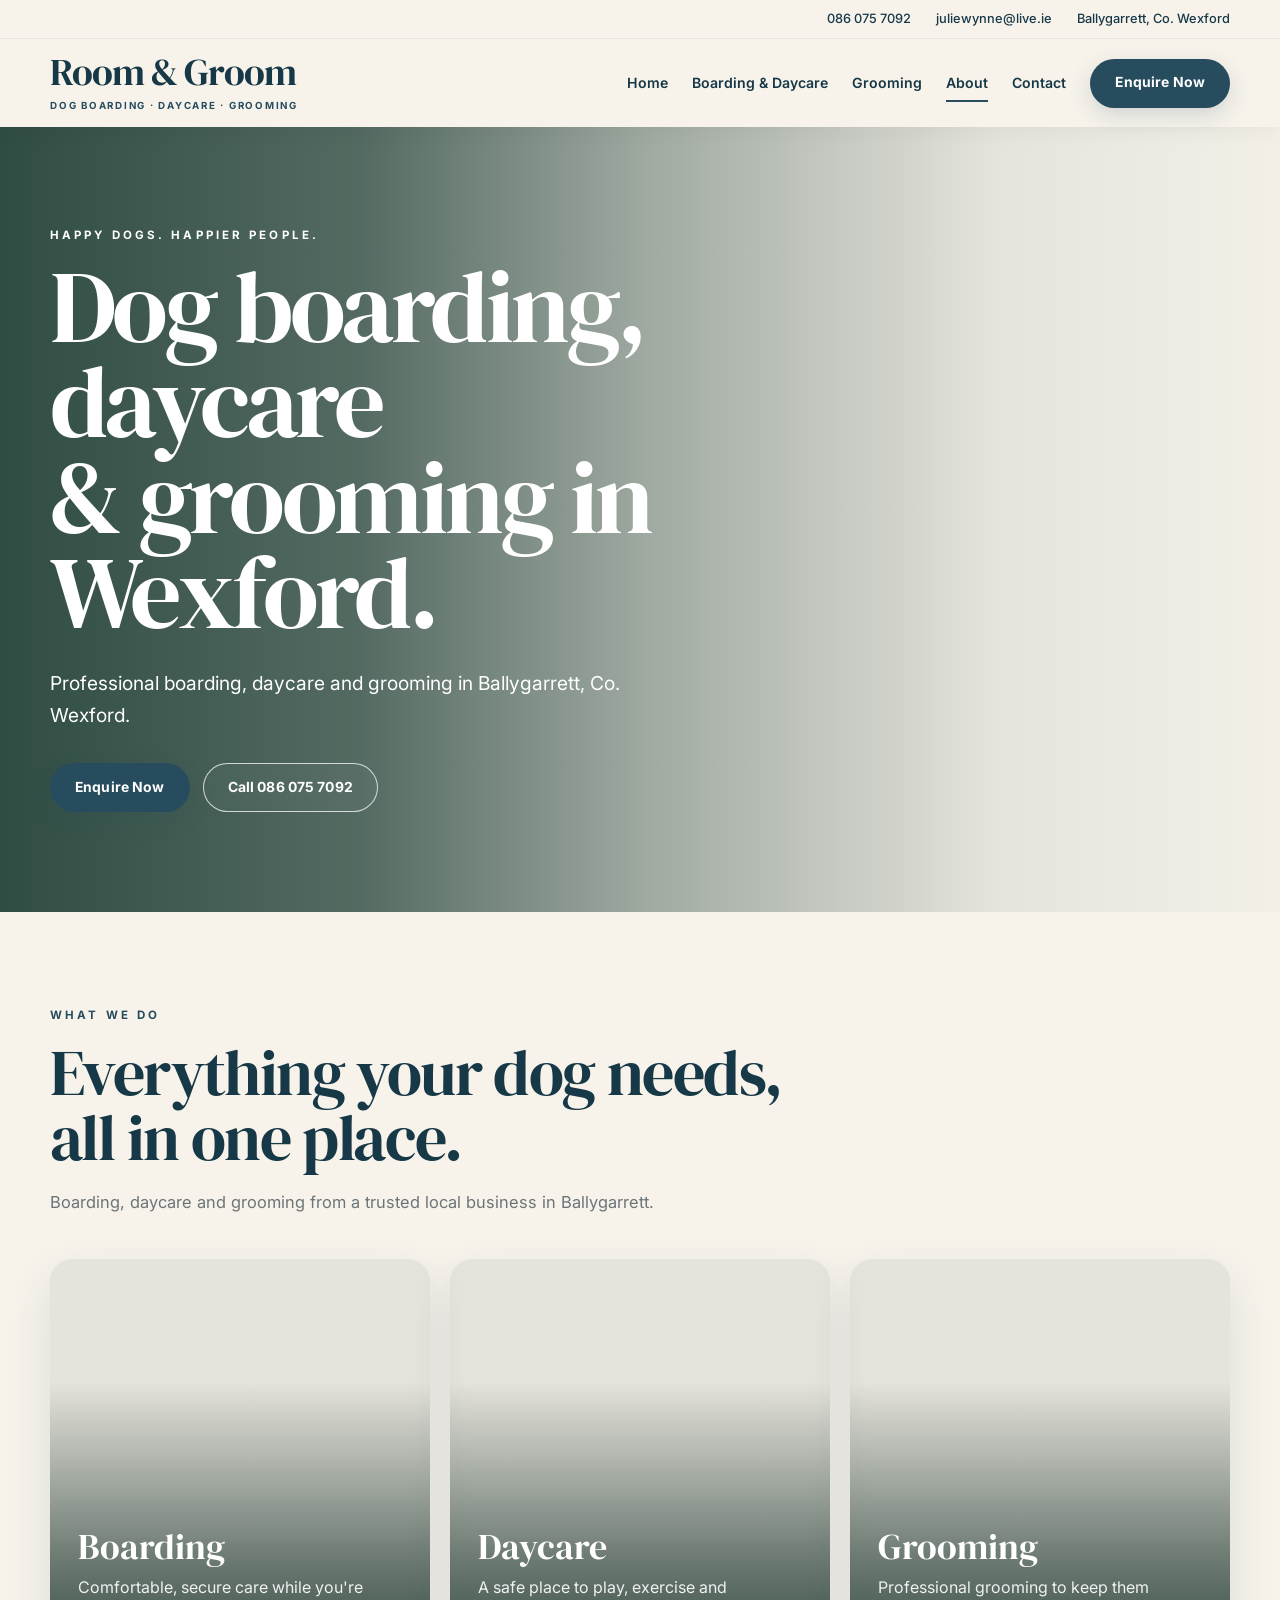
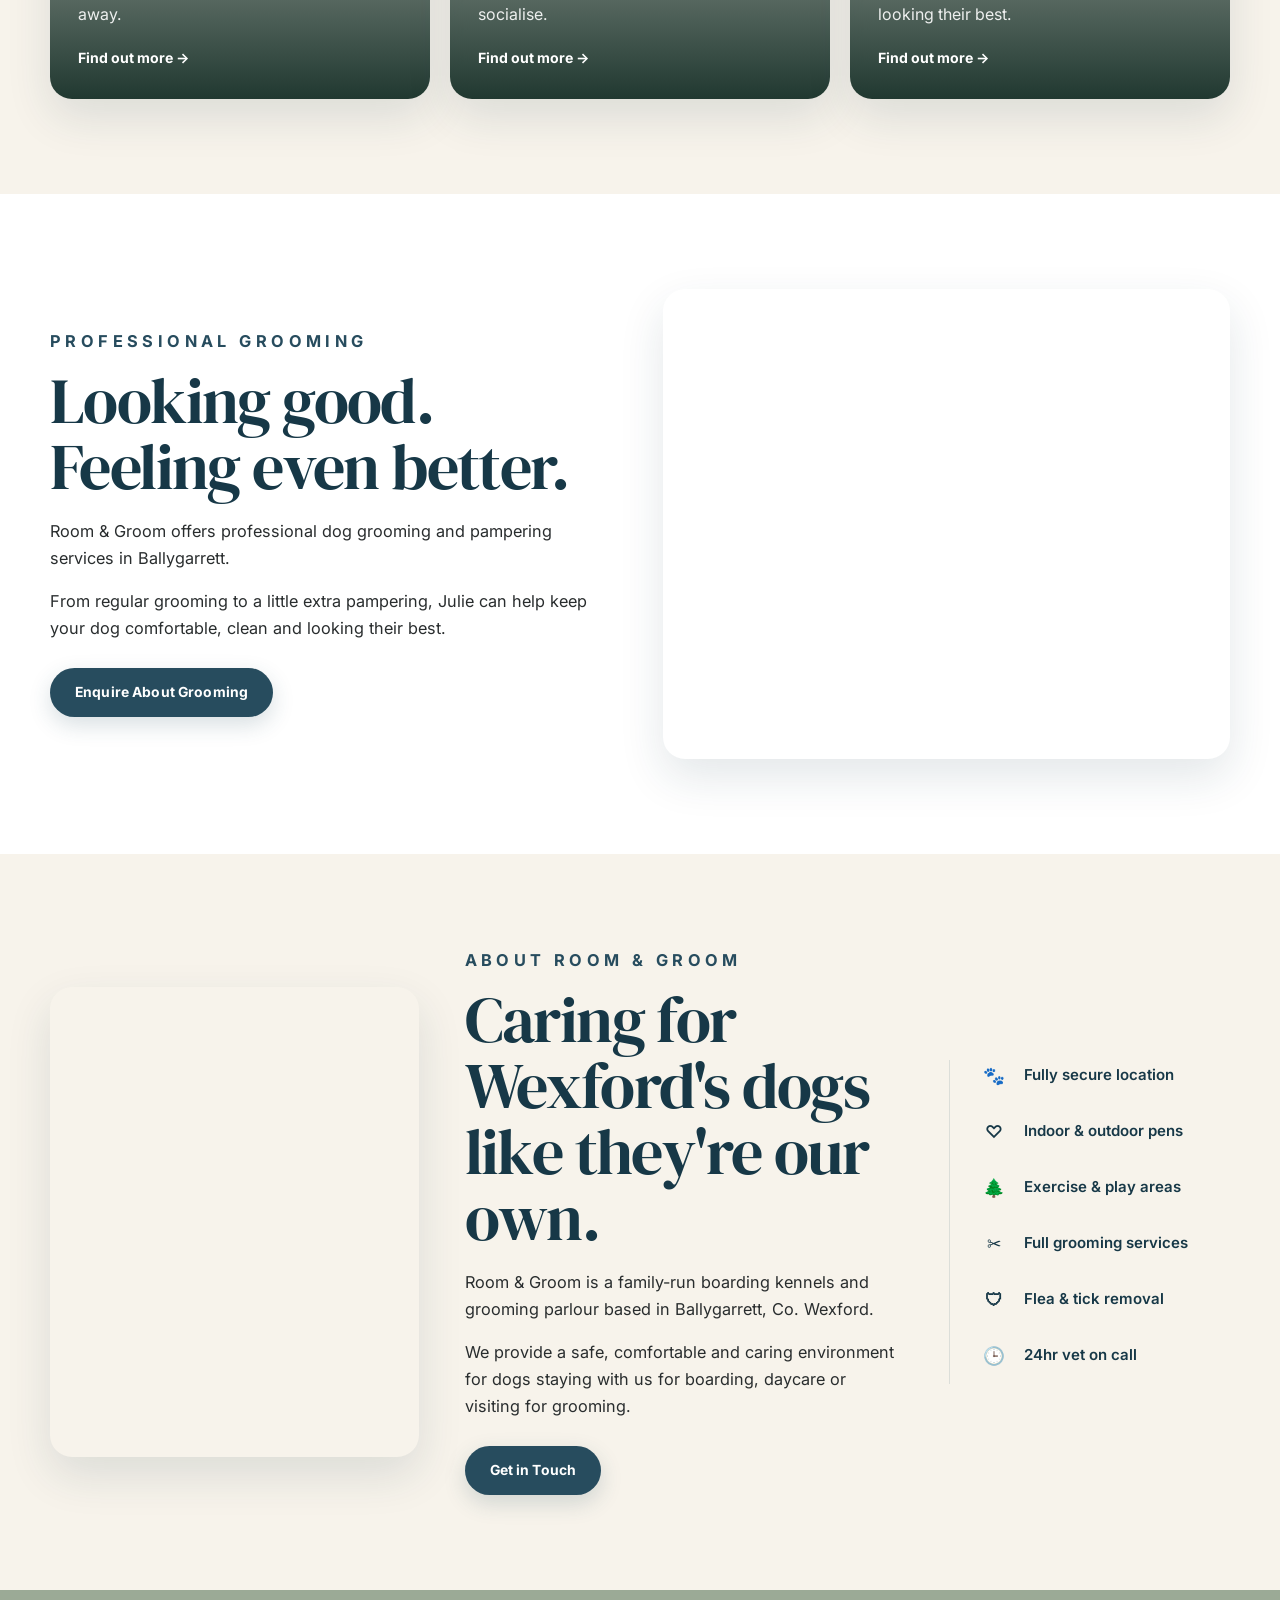
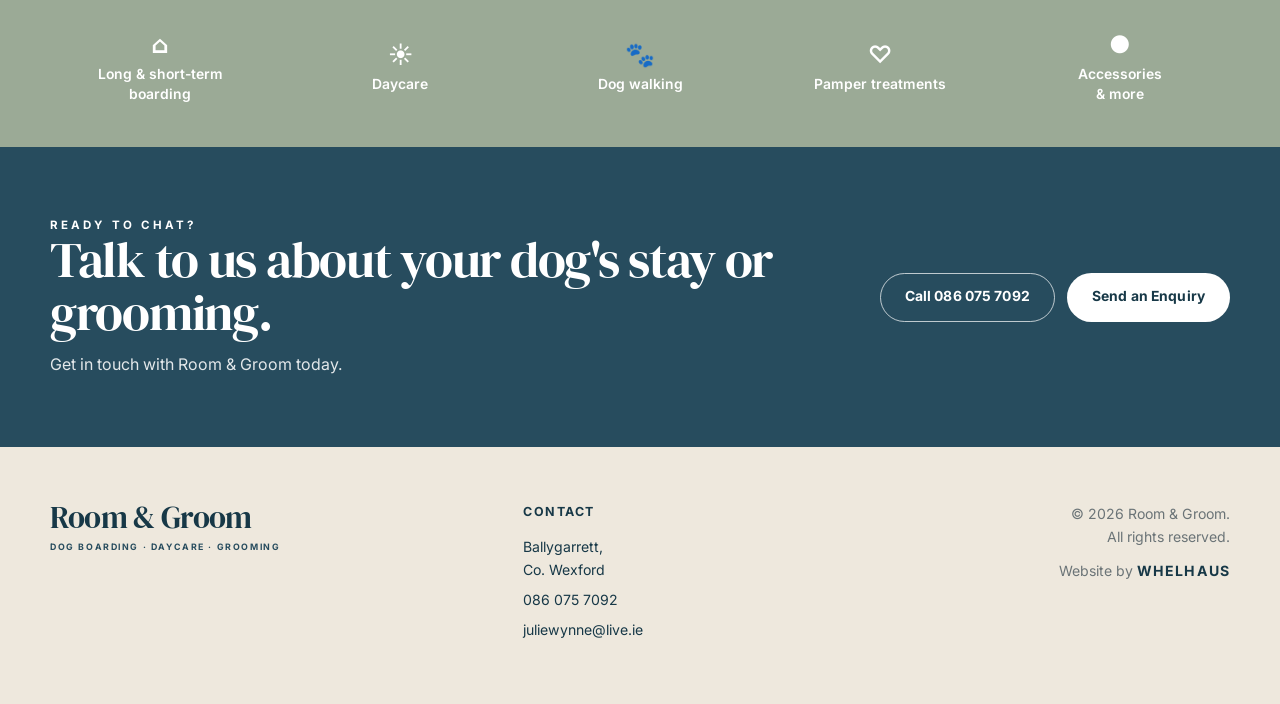
==== index.html @ 14f49c3a "Add canonical URL and local business search metadata" ====
<!DOCTYPE html>
<html lang="en">

<head>
  <meta charset="UTF-8">

  <meta name="viewport" content="width=device-width, initial-scale=1.0">

  <meta
    name="description"
    content="Room & Groom offers dog boarding, daycare and professional grooming in Ballygarrett, Co. Wexford."
  >

  <title>Room & Groom | Dog Boarding, Daycare & Grooming Wexford</title>

  <!-- Google Fonts -->
  <link rel="preconnect" href="https://fonts.googleapis.com">
  <link rel="preconnect" href="https://fonts.gstatic.com" crossorigin>

  <link
    href="https://fonts.googleapis.com/css2?family=DM+Serif+Display&family=Inter:wght@400;500;600;700&display=swap"
    rel="stylesheet"
  >

  <!-- Main stylesheet -->
  <link rel="stylesheet" href="css/style.css">
  <link rel="canonical" href="https://alanwhelan1978.github.io/RoomandGroom/">
  <script type="application/ld+json">
  {
  "@context": "https://schema.org",
  "@type": "LocalBusiness",
  "name": "Room & Groom",
  "description": "Dog boarding, dog daycare and professional dog grooming in Ballygarrett, County Wexford.",
  "url": "https://alanwhelan1978.github.io/RoomandGroom/",
  "telephone": "+353860757092",
  "email": "juliewynne@live.ie",
  "address": {
    "@type": "PostalAddress",
    "addressLocality": "Ballygarrett",
    "addressRegion": "County Wexford",
    "addressCountry": "IE"
  },
  "hasOfferCatalog": {
    "@type": "OfferCatalog",
    "name": "Dog care services",
    "itemListElement": [
      {
        "@type": "OfferCatalog",
        "name": "Dog Boarding"
      },
      {
        "@type": "OfferCatalog",
        "name": "Dog Daycare"
      },
      {
        "@type": "OfferCatalog",
        "name": "Dog Grooming"
      }
    ]
  }
}
  </script>
</head>

<body>

  <!-- =====================================================
       HEADER
  ====================================================== -->

  <header class="site-header">

    <div class="topbar">
      <div class="container topbar-inner">

        <a href="tel:+353860757092">
          086 075 7092
        </a>

        <a href="mailto:juliewynne@live.ie">
          juliewynne@live.ie
        </a>

        <span>
          Ballygarrett, Co. Wexford
        </span>

      </div>
    </div>


    <div class="container nav-wrap">

      <a
        href="index.html"
        class="brand"
        aria-label="Room and Groom homepage"
      >

        <span class="brand-main">
          Room &amp; Groom
        </span>

        <span class="brand-sub">
          Dog Boarding · Daycare · Grooming
        </span>

      </a>


      <button
        class="menu-toggle"
        type="button"
        aria-label="Open navigation menu"
        aria-expanded="false"
        aria-controls="main-navigation"
      >
        ☰
      </button>


     <nav
  class="main-nav"
  id="main-navigation"
  aria-label="Main navigation"
>

  <a href="index.html">
    Home
  </a>

  <a href="boarding.html">
    Boarding &amp; Daycare
  </a>

  <a href="grooming.html">
    Grooming
  </a>

  <a href="about.html" class="active">
    About
  </a>

  <a href="contact.html">
    Contact
  </a>

  <a
    href="contact.html#enquiry"
    class="btn btn-primary nav-cta"
  >
    Enquire Now
  </a>

</nav>

    </div>

  </header>


  <!-- =====================================================
       MAIN
  ====================================================== -->

  <main>


    <!-- =====================================================
         HERO
    ====================================================== -->

    <section
      class="hero"
      id="home"
    >

      <div class="hero-overlay"></div>

      <div class="container hero-content">

        <p class="eyebrow">
          Happy dogs. Happier people.
        </p>

        <h1>
          Dog boarding, daycare<br>
          &amp; grooming in Wexford.
        </h1>

        <p class="hero-copy">
          Professional boarding, daycare and grooming
          in Ballygarrett, Co. Wexford.
        </p>

        <div class="hero-actions">

          <a
            href="contact.html"
            class="btn btn-primary"
          >
            Enquire Now
          </a>

          <a
            href="tel:+353860757092"
            class="btn btn-ghost"
          >
            Call 086 075 7092
          </a>

        </div>

      </div>

    </section>


    <!-- =====================================================
         SERVICES
    ====================================================== -->

    <section
      class="section services"
      id="services"
    >

      <div class="container">

        <div class="section-heading">

          <p class="eyebrow dark">
            What we do
          </p>

          <h2>
            Everything your dog needs,
            all in one place.
          </h2>

          <p>
            Boarding, daycare and grooming
            from a trusted local business in Ballygarrett.
          </p>

        </div>


        <div class="service-grid">


          <!-- BOARDING -->

          <article
            class="service-card service-card-boarding"
          >

            <div class="service-card-inner">

              <h3>
                Boarding
              </h3>

              <p>
                Comfortable, secure care
                while you're away.
              </p>

              <a href="boarding.html">
                Find out more →
              </a>

            </div>

          </article>


          <!-- DAYCARE -->

          <article
            class="service-card service-card-daycare"
          >

            <div class="service-card-inner">

              <h3>
                Daycare
              </h3>

              <p>
                A safe place to play,
                exercise and socialise.
              </p>

              <a href="boarding.html#daycare">
                Find out more →
              </a>

            </div>

          </article>


          <!-- GROOMING -->

          <article
            class="service-card service-card-grooming"
            id="grooming"
          >

            <div class="service-card-inner">

              <h3>
                Grooming
              </h3>

              <p>
                Professional grooming
                to keep them looking their best.
              </p>

              <a href="grooming.html">
                Find out more →
              </a>

            </div>

          </article>

        </div>

      </div>

    </section>


    <!-- =====================================================
         GROOMING
    ====================================================== -->

    <section
      class="section grooming-intro"
      id="grooming-info"
    >

      <div class="container">

        <div class="about-grid grooming-grid">

          <div class="about-copy">

            <p class="eyebrow dark">
              Professional Grooming
            </p>

            <h2>
              Looking good.
              Feeling even better.
            </h2>

            <p>
              Room &amp; Groom offers professional dog grooming
              and pampering services in Ballygarrett.
            </p>

            <p>
              From regular grooming to a little extra pampering,
              Julie can help keep your dog comfortable,
              clean and looking their best.
            </p>

            <a
              href="#contact"
              class="btn btn-primary"
            >
              Enquire About Grooming
            </a>

          </div>


          <div
            class="grooming-image"
            role="img"
            aria-label="Dog grooming"
          ></div>

        </div>

      </div>

    </section>


    <!-- =====================================================
         ABOUT
    ====================================================== -->

    <section
      class="section about"
      id="about"
    >

      <div class="container about-grid">

        <div
          class="about-image"
          role="img"
          aria-label="Room and Groom dog care"
        ></div>


        <div class="about-copy">

          <p class="eyebrow dark">
            About Room &amp; Groom
          </p>

          <h2>
            Caring for Wexford's dogs
            like they're our own.
          </h2>

          <p>
            Room &amp; Groom is a family-run boarding kennels
            and grooming parlour based in Ballygarrett,
            Co. Wexford.
          </p>

          <p>
            We provide a safe, comfortable and caring environment
            for dogs staying with us for boarding, daycare
            or visiting for grooming.
          </p>

          <a
            href="#contact"
            class="btn btn-primary"
          >
            Get in Touch
          </a>

        </div>


        <div class="features">

          <div class="feature">
            <span class="feature-icon">🐾</span>
            <span>Fully secure location</span>
          </div>

          <div class="feature">
            <span class="feature-icon">♡</span>
            <span>Indoor &amp; outdoor pens</span>
          </div>

          <div class="feature">
            <span class="feature-icon">🌲</span>
            <span>Exercise &amp; play areas</span>
          </div>

          <div class="feature">
            <span class="feature-icon">✂</span>
            <span>Full grooming services</span>
          </div>

          <div class="feature">
            <span class="feature-icon">🛡</span>
            <span>Flea &amp; tick removal</span>
          </div>

          <div class="feature">
            <span class="feature-icon">🕒</span>
            <span>24hr vet on call</span>
          </div>

        </div>

      </div>

    </section>


    <!-- =====================================================
         SERVICE STRIP
    ====================================================== -->

    <section class="strip">

      <div class="container strip-grid">

        <div class="strip-item">
          <span>⌂</span>
          <p>
            Long &amp; short-term<br>
            boarding
          </p>
        </div>

        <div class="strip-item">
          <span>☀</span>
          <p>
            Daycare
          </p>
        </div>

        <div class="strip-item">
          <span>🐾</span>
          <p>
            Dog walking
          </p>
        </div>

        <div class="strip-item">
          <span>♡</span>
          <p>
            Pamper treatments
          </p>
        </div>

        <div class="strip-item">
          <span>●</span>
          <p>
            Accessories<br>
            &amp; more
          </p>
        </div>

      </div>

    </section>


    <!-- =====================================================
         CONTACT CTA
    ====================================================== -->

    <section
      class="cta"
      id="contact"
    >

      <div class="container cta-inner">

        <div>

          <p class="eyebrow">
            Ready to chat?
          </p>

          <h2>
            Talk to us about your dog's
            stay or grooming.
          </h2>

          <p>
            Get in touch with Room &amp; Groom today.
          </p>

        </div>


        <div class="cta-actions">

          <a
            href="tel:+353860757092"
            class="btn btn-ghost-light"
          >
            Call 086 075 7092
          </a>

          <a
            href="mailto:juliewynne@live.ie?subject=Room%20%26%20Groom%20Enquiry"
            class="btn btn-light"
          >
            Send an Enquiry
          </a>

        </div>

      </div>

    </section>

  </main>


  <!-- =====================================================
       FOOTER
  ====================================================== -->

  <footer class="site-footer">

    <div class="container footer-grid">


      <div>

        <a
          href="index.html"
          class="brand footer-brand"
        >

          <span class="brand-main">
            Room &amp; Groom
          </span>

          <span class="brand-sub">
            Dog Boarding · Daycare · Grooming
          </span>

        </a>

      </div>


      <div class="footer-contact">

        <strong>
          Contact
        </strong>

        <p>
          Ballygarrett,<br>
          Co. Wexford
        </p>

        <p>
          <a href="tel:+353860757092">
            086 075 7092
          </a>
        </p>

        <p>
          <a href="mailto:juliewynne@live.ie">
            juliewynne@live.ie
          </a>
        </p>

      </div>


      <div class="credit">

        <p>
          © 2026 Room &amp; Groom.<br>
          All rights reserved.
        </p>

        <p>
  Website by
  <a
    href="https://whelhaus.ie/"
    target="_blank"
    rel="noopener noreferrer"
    class="whelhaus-link"
  >
    <strong>WHELHAUS</strong>
  </a>
</p>

      </div>

    </div>

  </footer>


  <!-- =====================================================
       MOBILE NAVIGATION
  ====================================================== -->

  <script>

    const menuToggle =
      document.querySelector(".menu-toggle");

    const mainNav =
      document.querySelector(".main-nav");


    if (menuToggle && mainNav) {

      menuToggle.addEventListener("click", () => {

        const isOpen =
          mainNav.classList.toggle("open");

        menuToggle.setAttribute(
          "aria-expanded",
          String(isOpen)
        );

      });


      mainNav
        .querySelectorAll("a")
        .forEach(link => {

          link.addEventListener("click", () => {

            mainNav.classList.remove("open");

            menuToggle.setAttribute(
              "aria-expanded",
              "false"
            );

          });

        });

    }

  </script>

</body>
</html>
---- css/style.css ----
/* =========================================================
   ROOM & GROOM
   MASTER STYLESHEET
   Website by WHELHAUS
   ========================================================= */


/* =========================================================
   1. DESIGN SYSTEM
   ========================================================= */

:root {
  --blue: #274c5e;
  --blue-dark: #173847;

  --green: #315f50;
  --green-dark: #173f34;

  --cream: #f7f3eb;
  --cream-dark: #eee8dd;

  --sage: #9baa96;
  --sage-dark: #7f927d;

  --white: #ffffff;

  --text: #292d2e;
  --muted: #6b7477;

  --border: rgba(39, 76, 94, 0.13);

  --radius: 22px;
  --radius-small: 16px;

  --shadow:
    0 18px 45px rgba(23, 56, 71, 0.12);

  --shadow-hover:
    0 25px 55px rgba(23, 56, 71, 0.18);
}


/* =========================================================
   2. RESET
   ========================================================= */

*,
*::before,
*::after {
  box-sizing: border-box;
}

html {
  scroll-behavior: smooth;
  scroll-padding-top: 130px;
}

body {
  margin: 0;

  font-family:
    "Inter",
    system-ui,
    -apple-system,
    BlinkMacSystemFont,
    "Segoe UI",
    sans-serif;

  color: var(--text);
  background: var(--cream);

  font-size: 16px;
  line-height: 1.65;

  -webkit-font-smoothing: antialiased;
  text-rendering: optimizeLegibility;
}

body,
button,
input,
textarea,
select {
  font-family:
    "Inter",
    system-ui,
    -apple-system,
    BlinkMacSystemFont,
    "Segoe UI",
    sans-serif;
}

img {
  display: block;
  max-width: 100%;
}

a {
  color: inherit;
  text-decoration: none;
}

button {
  cursor: pointer;
}

p {
  margin-top: 0;
}

.container {
  width: min(1180px, calc(100% - 40px));
  margin-inline: auto;
}


/* =========================================================
   3. HEADER
   ========================================================= */

.site-header {
  position: sticky;

  top: 0;

  z-index: 1000;

  background: rgba(247, 243, 235, 0.97);

  backdrop-filter: blur(12px);
  -webkit-backdrop-filter: blur(12px);

  box-shadow:
    0 5px 20px rgba(0, 0, 0, 0.045);
}


/* =========================================================
   4. TOP CONTACT BAR
   ========================================================= */

.topbar {
  background: var(--cream);

  border-bottom:
    1px solid rgba(39, 76, 94, 0.08);
}

.topbar-inner {
  min-height: 38px;

  display: flex;

  justify-content: flex-end;
  align-items: center;

  gap: 25px;

  color: var(--blue-dark);

  font-size: 0.8rem;
  font-weight: 500;
}

.topbar a {
  transition:
    color 0.2s ease,
    opacity 0.2s ease;
}

.topbar a:hover {
  color: var(--blue);
  opacity: 0.75;
}


/* =========================================================
   5. MAIN NAVIGATION
   ========================================================= */

.nav-wrap {
  position: relative;

  min-height: 88px;

  display: flex;

  align-items: center;
  justify-content: space-between;

  gap: 35px;
}


/* BRAND */

.brand {
  display: inline-flex;

  flex-direction: column;

  flex-shrink: 0;

  line-height: 1;
}

.brand-main {
  font-family:
    "DM Serif Display",
    Georgia,
    serif;

  color: var(--blue-dark);

  font-size: 2.35rem;

  font-weight: 400;

  letter-spacing: -0.025em;
}

.brand-sub {
  margin-top: 9px;

  color: var(--blue);

  font-size: 0.61rem;

  font-weight: 700;

  line-height: 1.2;

  letter-spacing: 0.18em;

  text-transform: uppercase;
}


/* NAV LINKS */

.main-nav {
  display: flex;

  align-items: center;

  gap: 24px;

  color: var(--blue-dark);

  font-size: 0.88rem;

  font-weight: 600;
}

.main-nav > a:not(.btn) {
  position: relative;

  padding: 8px 0;
}

.main-nav > a:not(.btn)::after {
  content: "";

  position: absolute;

  left: 0;
  bottom: 1px;

  width: 0;
  height: 2px;

  background: var(--blue);

  transition: width 0.22s ease;
}

.main-nav > a:not(.btn):hover::after,
.main-nav > a.active:not(.btn)::after {
  width: 100%;
}


/* MOBILE MENU BUTTON */

.menu-toggle {
  display: none;

  padding: 5px;

  border: 0;

  background: transparent;

  color: var(--blue-dark);

  font-size: 1.8rem;

  line-height: 1;
}


/* =========================================================
   6. BUTTONS
   ========================================================= */

.btn {
  display: inline-flex;

  align-items: center;
  justify-content: center;

  min-height: 49px;

  padding: 0 24px;

  border: 1px solid transparent;

  border-radius: 999px;

  font-size: 0.87rem;

  font-weight: 700;

  line-height: 1;

  letter-spacing: 0.01em;

  transition:
    transform 0.2s ease,
    background-color 0.2s ease,
    color 0.2s ease,
    border-color 0.2s ease,
    box-shadow 0.2s ease;
}

.btn:hover {
  transform: translateY(-2px);
}


/* PRIMARY BUTTON */

.btn-primary {
  background: var(--blue);

  color: var(--white);

  box-shadow:
    0 8px 22px rgba(39, 76, 94, 0.18);
}

.btn-primary:hover {
  background: var(--blue-dark);

  box-shadow:
    0 12px 28px rgba(39, 76, 94, 0.24);
}


/* HERO OUTLINE */

.btn-ghost {
  border-color:
    rgba(255, 255, 255, 0.75);

  background:
    rgba(255, 255, 255, 0.03);

  color: var(--white);
}

.btn-ghost:hover {
  background: var(--white);

  border-color: var(--white);

  color: var(--blue-dark);
}


/* WHITE CTA BUTTON */

.btn-light {
  background: var(--white);

  color: var(--blue-dark);
}

.btn-light:hover {
  background: var(--cream);
}


/* WHITE OUTLINE CTA */

.btn-ghost-light {
  border-color:
    rgba(255, 255, 255, 0.7);

  color: var(--white);
}

.btn-ghost-light:hover {
  background: var(--white);

  border-color: var(--white);

  color: var(--blue-dark);
}


/* =========================================================
   7. HERO
   ========================================================= */

.hero {
  position: relative;

  min-height: 650px;

  display: flex;

  align-items: center;

  overflow: hidden;

  background:
    linear-gradient(
      90deg,
      rgba(20, 53, 44, 0.88) 0%,
      rgba(20, 53, 44, 0.72) 28%,
      rgba(20, 53, 44, 0.38) 51%,
      rgba(20, 53, 44, 0.08) 78%,
      rgba(20, 53, 44, 0.02) 100%
    ),
    url(
      "https://images.unsplash.com/photo-1768676758483-ff1d62798ab9?auto=format&fit=crop&w=2200&q=85"
    );

  background-size: cover;

  background-position: center;

  background-repeat: no-repeat;
}

.hero-overlay {
  position: absolute;

  inset: 0;

  pointer-events: none;
}

.hero-content {
  position: relative;

  z-index: 2;

  padding-top: 100px;
  padding-bottom: 100px;

  color: var(--white);
}


/* EYEBROW */

.eyebrow {
  margin: 0 0 16px;

  font-size: 0.72rem;

  font-weight: 700;

  line-height: 1.4;

  letter-spacing: 0.27em;

  text-transform: uppercase;
}

.eyebrow.dark {
  color: var(--blue);
}


/* HERO HEADING */

.hero h1 {
  max-width: 820px;

  margin: 0;

  font-family:
    "DM Serif Display",
    Georgia,
    serif;

  font-size:
    clamp(4rem, 8vw, 7.4rem);

  font-weight: 400;

  line-height: 0.93;

  letter-spacing: -0.035em;
}

.hero-copy {
  max-width: 570px;

  margin: 28px 0 32px;

  font-size: 1.2rem;

  line-height: 1.65;
}

.hero-actions {
  display: flex;

  flex-wrap: wrap;

  gap: 13px;
}


/* =========================================================
   8. GENERAL SECTIONS
   ========================================================= */

.section {
  padding: 95px 0;
}

.section-heading {
  max-width: 770px;

  margin-bottom: 42px;
}

.section-heading > p:last-child {
  max-width: 680px;

  color: var(--muted);

  font-size: 1.03rem;
}

.section h2,
.cta h2 {
  margin: 0 0 18px;

  font-family:
    "DM Serif Display",
    Georgia,
    serif;

  color: var(--blue-dark);

  font-size:
    clamp(2.65rem, 5vw, 4.5rem);

  font-weight: 400;

  line-height: 1.03;

  letter-spacing: -0.025em;
}

.section h3 {
  margin: 0 0 12px;

  font-family:
    "DM Serif Display",
    Georgia,
    serif;

  color: var(--blue-dark);

  font-size: 1.65rem;

  font-weight: 400;

  line-height: 1.15;
}


/* =========================================================
   9. HOMEPAGE SERVICES
   ========================================================= */

.services {
  background: var(--cream);
}

.service-grid {
  display: grid;

  grid-template-columns:
    repeat(3, minmax(0, 1fr));

  gap: 20px;
}

.service-card {
  position: relative;

  min-height: 440px;

  overflow: hidden;

  border-radius: var(--radius);

  background-size: cover;

  background-position: center;

  background-repeat: no-repeat;

  box-shadow: var(--shadow);

  transition:
    transform 0.3s ease,
    box-shadow 0.3s ease;
}

.service-card:hover {
  transform: translateY(-6px);

  box-shadow: var(--shadow-hover);
}

.service-card::after {
  content: "";

  position: absolute;

  inset: 0;

  background:
    linear-gradient(
      to top,
      rgba(16, 42, 34, 0.93) 0%,
      rgba(16, 42, 34, 0.6) 32%,
      rgba(16, 42, 34, 0.08) 72%
    );
}


/* BOARDING IMAGE */

.service-card-boarding {
  background-image:
    url(
      "https://images.unsplash.com/photo-1777613074055-9a3eebe0825f?auto=format&fit=crop&w=1400&q=85"
    );
}


/* DAYCARE IMAGE */

.service-card-daycare {
  background-image:
    url(
      "https://images.unsplash.com/photo-1781336469103-71dfd815a2c6?auto=format&fit=crop&w=1400&q=85"
    );
}


/* GROOMING IMAGE */

.service-card-grooming {
  background-image:
    url(
      "https://images.unsplash.com/photo-1719464454959-9cf304ef4774?auto=format&fit=crop&w=1400&q=85"
    );
}


/* SERVICE CARD CONTENT */

.service-card-inner {
  position: absolute;

  z-index: 2;

  right: 28px;
  bottom: 28px;
  left: 28px;

  color: var(--white);
}

.service-card h3 {
  margin: 0 0 7px;

  color: var(--white);

  font-size: 2.25rem;
}

.service-card p {
  max-width: 310px;

  margin: 0 0 17px;

  color:
    rgba(255, 255, 255, 0.9);
}

.service-card a {
  display: inline-block;

  color: var(--white);

  font-size: 0.88rem;

  font-weight: 700;

  transition:
    transform 0.2s ease,
    opacity 0.2s ease;
}

.service-card a:hover {
  transform: translateX(4px);

  opacity: 0.85;
}


/* =========================================================
   10. GROOMING SECTION
   ========================================================= */

.grooming-intro {
  background: var(--white);
}

.grooming-grid {
  grid-template-columns:
    1fr 1fr !important;
}

.grooming-image {
  min-height: 470px;

  border-radius: var(--radius);

  background:
    url(
      "https://images.unsplash.com/photo-1719464454959-9cf304ef4774?auto=format&fit=crop&w=1400&q=85"
    )
    center / cover
    no-repeat;

  box-shadow: var(--shadow);
}


/* =========================================================
   11. ABOUT
   ========================================================= */

.about {
  background: var(--cream);
}

.about-grid {
  display: grid;

  grid-template-columns:
    1.05fr 1.25fr 0.8fr;

  gap: 46px;

  align-items: center;
}

.about-image {
  min-height: 470px;

  border-radius: var(--radius);

  background:
    url(
      "https://images.unsplash.com/photo-1777613074055-9a3eebe0825f?auto=format&fit=crop&w=1400&q=85"
    )
    center / cover
    no-repeat;

  box-shadow: var(--shadow);
}

.about-copy p {
  color: var(--text);

  font-size: 1.02rem;
}

.about-copy .btn {
  margin-top: 10px;
}


/* =========================================================
   12. FEATURES
   ========================================================= */

.features {
  padding-left: 28px;

  border-left:
    1px solid var(--border);
}

.feature {
  display: flex;

  align-items: center;

  gap: 14px;

  padding: 12px 0;

  color: var(--blue-dark);

  font-size: 0.94rem;

  font-weight: 600;
}

.feature:first-child {
  padding-top: 0;
}

.feature-icon {
  width: 32px;
  height: 32px;

  display: inline-flex;

  align-items: center;
  justify-content: center;

  flex-shrink: 0;

  font-size: 1.1rem;
}


/* =========================================================
   13. SERVICE STRIP
   ========================================================= */

.strip {
  padding: 36px 0;

  background: var(--sage);

  color: var(--white);
}

.strip-grid {
  display: grid;

  grid-template-columns:
    repeat(5, minmax(0, 1fr));

  gap: 20px;

  text-align: center;
}

.strip-item {
  min-height: 85px;

  display: flex;

  flex-direction: column;

  align-items: center;
  justify-content: center;

  gap: 8px;

  font-size: 0.87rem;

  font-weight: 600;
}

.strip-item span {
  font-size: 1.5rem;

  line-height: 1;
}

.strip-item p {
  margin: 0;

  line-height: 1.4;
}


/* =========================================================
   14. TESTIMONIALS
   ========================================================= */

.testimonials {
  background: var(--white);
}

.testimonial-grid {
  display: grid;

  grid-template-columns:
    repeat(3, minmax(0, 1fr));

  gap: 20px;
}

blockquote {
  margin: 0;

  padding: 31px;

  border:
    1px solid rgba(39, 76, 94, 0.05);

  border-radius: var(--radius-small);

  background: var(--cream);

  box-shadow:
    0 12px 35px rgba(23, 56, 71, 0.06);
}

blockquote p {
  margin: 14px 0 21px;

  font-family:
    "DM Serif Display",
    Georgia,
    serif;

  color: var(--blue-dark);

  font-size: 1.27rem;

  line-height: 1.45;
}

blockquote footer {
  color: var(--muted);

  font-size: 0.84rem;

  font-weight: 600;
}

.stars {
  color: #ae8520;

  font-size: 0.87rem;

  letter-spacing: 0.14em;
}


/* =========================================================
   15. GENERIC ARTICLE CARDS
   Used on boarding.html
   ========================================================= */

.testimonial-grid article {
  transition:
    transform 0.25s ease,
    box-shadow 0.25s ease;
}

.testimonial-grid article:hover {
  transform: translateY(-4px);

  box-shadow:
    0 18px 42px rgba(23, 56, 71, 0.11) !important;
}

.testimonial-grid article p {
  margin-bottom: 0;

  color: var(--muted);
}


/* =========================================================
   16. CONTACT CTA
   ========================================================= */

.cta {
  padding: 70px 0;

  background: var(--blue);

  color: var(--white);
}

.cta-inner {
  display: flex;

  align-items: center;
  justify-content: space-between;

  gap: 45px;
}

.cta h2 {
  max-width: 760px;

  margin-bottom: 12px;

  color: var(--white);

  font-size:
    clamp(2.4rem, 4vw, 3.9rem);
}

.cta p {
  max-width: 650px;

  margin-bottom: 0;

  color:
    rgba(255, 255, 255, 0.87);
}

.cta .eyebrow {
  color: var(--white);
}

.cta-actions {
  display: flex;

  flex-wrap: wrap;

  justify-content: flex-end;

  gap: 12px;

  flex-shrink: 0;
}


/* =========================================================
   17. FOOTER
   ========================================================= */

.site-footer {
  padding: 55px 0;

  background: var(--cream-dark);

  color: var(--blue-dark);

  font-size: 0.88rem;
}

.footer-grid {
  display: grid;

  grid-template-columns:
    1.3fr 1fr 1fr;

  gap: 40px;

  align-items: start;
}

.footer-brand .brand-main {
  font-size: 1.95rem;
}

.footer-brand .brand-sub {
  font-size: 0.55rem;
}

.footer-contact strong {
  display: block;

  margin-bottom: 12px;

  font-size: 0.78rem;

  letter-spacing: 0.12em;

  text-transform: uppercase;
}

.footer-contact p {
  margin: 7px 0;
}

.footer-contact a {
  transition: opacity 0.2s ease;
}

.footer-contact a:hover {
  opacity: 0.65;
}

.credit {
  text-align: right;

  color: var(--muted);
}

.credit p {
  margin: 0 0 10px;
}

.credit strong {
  color: var(--blue-dark);

  letter-spacing: 0.08em;
}


/* =========================================================
   18. ACCESSIBILITY
   ========================================================= */

a:focus-visible,
button:focus-visible {
  outline:
    3px solid var(--sage);

  outline-offset: 4px;
}


/* =========================================================
   19. TABLET
   ========================================================= */

@media (max-width: 1000px) {

  html {
    scroll-padding-top: 100px;
  }


  /* HEADER */

  .topbar {
    display: none;
  }

  .nav-wrap {
    min-height: 86px;
  }


  /* MOBILE NAV */

  .menu-toggle {
    display: block;
  }

  .main-nav {
    position: absolute;

    top: calc(100% + 1px);

    right: 0;
    left: 0;

    display: none;

    padding: 22px;

    border-radius:
      0 0 18px 18px;

    background: var(--cream);

    box-shadow: var(--shadow);

    flex-direction: column;

    align-items: stretch;

    gap: 9px;
  }

  .main-nav.open {
    display: flex;
  }

  .main-nav > a:not(.btn) {
    padding: 10px 5px;
  }

  .main-nav > a:not(.btn)::after {
    display: none;
  }

  .nav-cta {
    width: 100%;

    margin-top: 5px;
  }


  /* HERO */

  .hero {
    min-height: 600px;
  }


  /* SERVICES */

  .service-grid {
    grid-template-columns: 1fr;
  }

  .service-card {
    min-height: 430px;
  }


  /* ABOUT */

  .about-grid {
    grid-template-columns:
      1fr 1fr !important;

    gap: 35px;
  }

  .grooming-grid {
    grid-template-columns:
      1fr 1fr !important;
  }

  .features {
    grid-column: 1 / -1;

    display: grid;

    grid-template-columns:
      1fr 1fr;

    gap: 0 25px;

    padding-left: 0;

    border-left: 0;
  }


  /* STRIP */

  .strip-grid {
    grid-template-columns:
      repeat(3, 1fr);
  }


  /* TESTIMONIALS */

  .testimonial-grid {
    grid-template-columns: 1fr;
  }


  /* CTA */

  .cta-inner {
    flex-direction: column;

    align-items: flex-start;
  }

  .cta-actions {
    justify-content: flex-start;
  }
}


/* =========================================================
   20. MOBILE
   ========================================================= */

@media (max-width: 680px) {

  .container {
    width:
      min(100% - 28px, 1180px);
  }


  /* HEADER */

  .nav-wrap {
    min-height: 78px;
  }

  .brand-main {
    font-size: 1.82rem;
  }

  .brand-sub {
    margin-top: 7px;

    font-size: 0.49rem;

    letter-spacing: 0.13em;
  }


  /* HERO */

  .hero {
    min-height: 610px;

    background-position:
      60% center;
  }

  .hero-content {
    padding-top: 70px;
    padding-bottom: 70px;
  }

  .hero h1 {
    font-size:
      clamp(3.5rem, 16vw, 5.1rem);

    line-height: 0.96;
  }

  .hero-copy {
    max-width: 430px;

    margin-top: 23px;

    font-size: 1.03rem;
  }

  .hero-actions {
    flex-direction: column;

    align-items: flex-start;
  }


  /* SECTIONS */

  .section {
    padding: 70px 0;
  }

  .section-heading {
    margin-bottom: 32px;
  }

  .section h2 {
    font-size:
      clamp(2.5rem, 12vw, 3.25rem);
  }


  /* SERVICES */

  .service-card {
    min-height: 390px;
  }

  .service-card-inner {
    right: 23px;
    bottom: 23px;
    left: 23px;
  }


  /* ABOUT / GROOMING */

  .about-grid,
  .grooming-grid {
    grid-template-columns:
      1fr !important;

    gap: 32px;
  }

  .about-image,
  .grooming-image {
    min-height: 360px;
  }

  .features {
    grid-template-columns:
      1fr !important;
  }


  /* STRIP */

  .strip-grid {
    grid-template-columns:
      1fr 1fr;
  }


  /* CTA */

  .cta {
    padding: 58px 0;
  }

  .cta-actions {
    width: 100%;

    flex-direction: column;
  }

  .cta-actions .btn {
    width: 100%;
  }


  /* FOOTER */

  .footer-grid {
    grid-template-columns: 1fr;

    gap: 30px;
  }

  .credit {
    text-align: left;
  }
}


/* =========================================================
   21. SMALL MOBILE
   ========================================================= */

@media (max-width: 430px) {

  .brand-main {
    font-size: 1.58rem;
  }

  .brand-sub {
    max-width: 220px;

    font-size: 0.45rem;

    letter-spacing: 0.1em;
  }

  .hero {
    min-height: 580px;
  }

  .hero h1 {
    font-size: 3.45rem;
  }

  .strip-grid {
    grid-template-columns: 1fr;
  }

  .strip-item {
    min-height: 65px;
  }
}

/* =========================================================
   CONTACT PAGE
   ========================================================= */

.contact-layout {
  display: grid;
  grid-template-columns: 0.85fr 1.15fr;
  gap: 80px;
  align-items: start;
}

.contact-details h2 {
  margin: 0 0 20px;

  font-family:
    "DM Serif Display",
    Georgia,
    serif;

  color: var(--blue-dark);

  font-size: clamp(2.8rem, 5vw, 4.4rem);
  font-weight: 400;
  line-height: 1.03;
  letter-spacing: -0.025em;
}

.contact-intro {
  max-width: 520px;
  margin-bottom: 35px;
  color: var(--muted);
  font-size: 1.04rem;
}

.contact-method {
  display: flex;
  gap: 17px;
  align-items: flex-start;

  padding: 18px 0;

  border-bottom: 1px solid var(--border);
}

.contact-icon {
  width: 42px;
  height: 42px;

  display: flex;
  align-items: center;
  justify-content: center;

  flex-shrink: 0;

  border-radius: 50%;

  background: var(--cream);

  color: var(--blue);

  font-size: 1.1rem;
}

.contact-method strong {
  display: block;

  margin-bottom: 3px;

  color: var(--blue-dark);

  font-size: 0.83rem;
  text-transform: uppercase;
  letter-spacing: 0.08em;
}

.contact-method a {
  color: var(--text);
}

.contact-method a:hover {
  color: var(--blue);
}

.contact-note {
  margin-top: 35px;
  padding: 24px;

  border-radius: var(--radius-small);

  background: var(--cream);
}

.contact-note strong {
  color: var(--blue-dark);
}

.contact-note p {
  margin: 8px 0 0;
  color: var(--muted);
}


/* FORM */

.contact-form-wrap {
  padding: 42px;

  border-radius: var(--radius);

  background: var(--cream);

  box-shadow: var(--shadow);
}

.contact-form-wrap h3 {
  margin: 0 0 30px;

  font-family:
    "DM Serif Display",
    Georgia,
    serif;

  color: var(--blue-dark);

  font-size: 2.3rem;
  font-weight: 400;
  line-height: 1.08;
}

.contact-form {
  display: flex;
  flex-direction: column;
  gap: 20px;
}

.form-row {
  display: grid;
  grid-template-columns: 1fr 1fr;
  gap: 18px;
}

.form-group {
  display: flex;
  flex-direction: column;
  gap: 7px;
}

.form-group label {
  color: var(--blue-dark);

  font-size: 0.82rem;
  font-weight: 700;
}

.form-group input,
.form-group select,
.form-group textarea {
  width: 100%;

  padding: 14px 15px;

  border: 1px solid rgba(39, 76, 94, 0.18);

  border-radius: 10px;

  background: var(--white);

  color: var(--text);

  font-size: 0.95rem;

  outline: none;

  transition:
    border-color 0.2s ease,
    box-shadow 0.2s ease;
}

.form-group input,
.form-group select {
  min-height: 50px;
}

.form-group textarea {
  min-height: 150px;
  resize: vertical;
}

.form-group input:focus,
.form-group select:focus,
.form-group textarea:focus {
  border-color: var(--blue);

  box-shadow:
    0 0 0 3px rgba(39, 76, 94, 0.09);
}

.form-group input::placeholder,
.form-group textarea::placeholder {
  color: #969b9d;
}

.form-submit {
  align-self: flex-start;
  margin-top: 4px;
}

.form-small {
  margin: 0;

  color: var(--muted);

  font-size: 0.76rem;
}

.info-card {
  padding: 30px;

  border-radius: 18px;

  background: var(--white);

  box-shadow:
    0 12px 35px rgba(23, 56, 71, 0.07);
}

.info-card p {
  margin-bottom: 0;
  color: var(--muted);
}


/* CONTACT TABLET */

@media (max-width: 900px) {

  .contact-layout {
    grid-template-columns: 1fr;
    gap: 50px;
  }

}


/* CONTACT MOBILE */

@media (max-width: 680px) {

  .contact-form-wrap {
    padding: 27px 20px;
  }

  .form-row {
    grid-template-columns: 1fr;
  }

  .form-submit {
    width: 100%;
  }

}

/* WHELHAUS FOOTER CREDIT */

.whelhaus-link {
  color: var(--blue-dark);
  font-weight: 700;
  letter-spacing: 0.08em;
  transition: opacity 0.2s ease;
}

.whelhaus-link:hover {
  opacity: 0.6;
  text-decoration: underline;
}
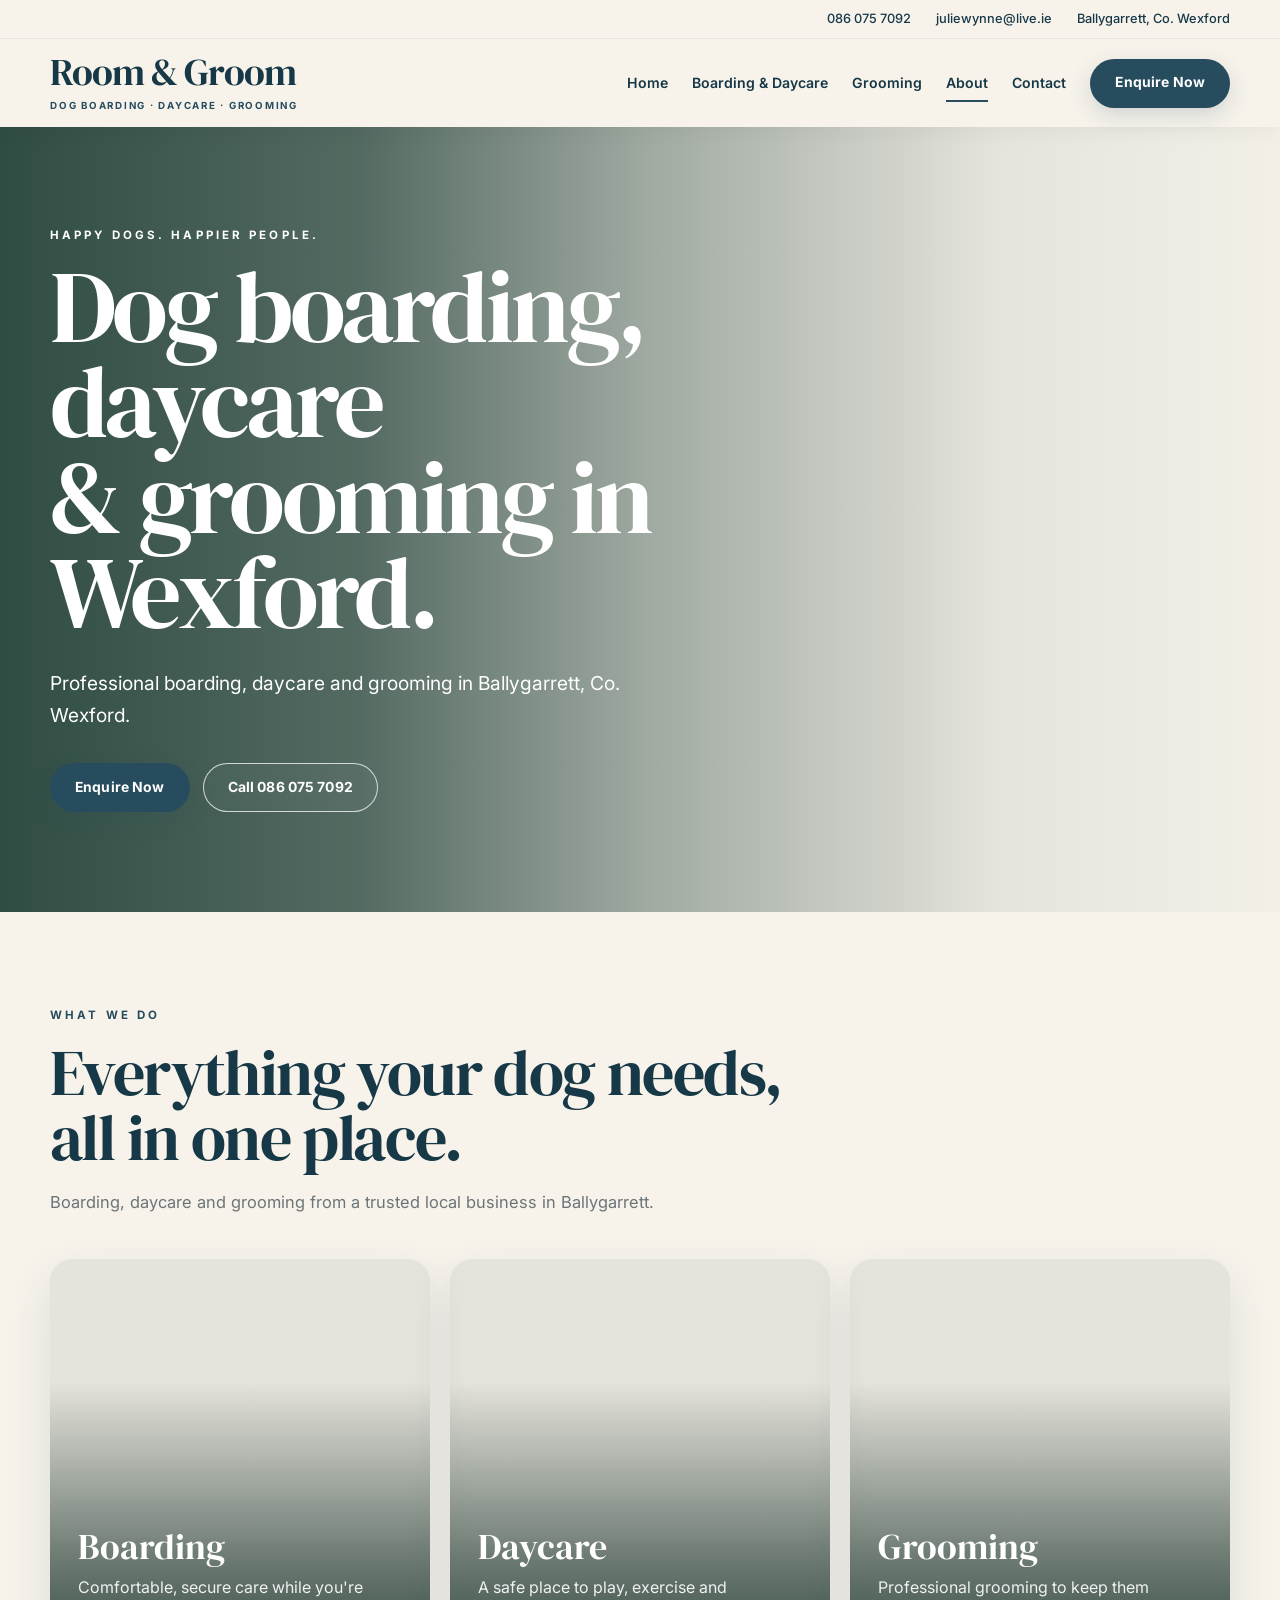
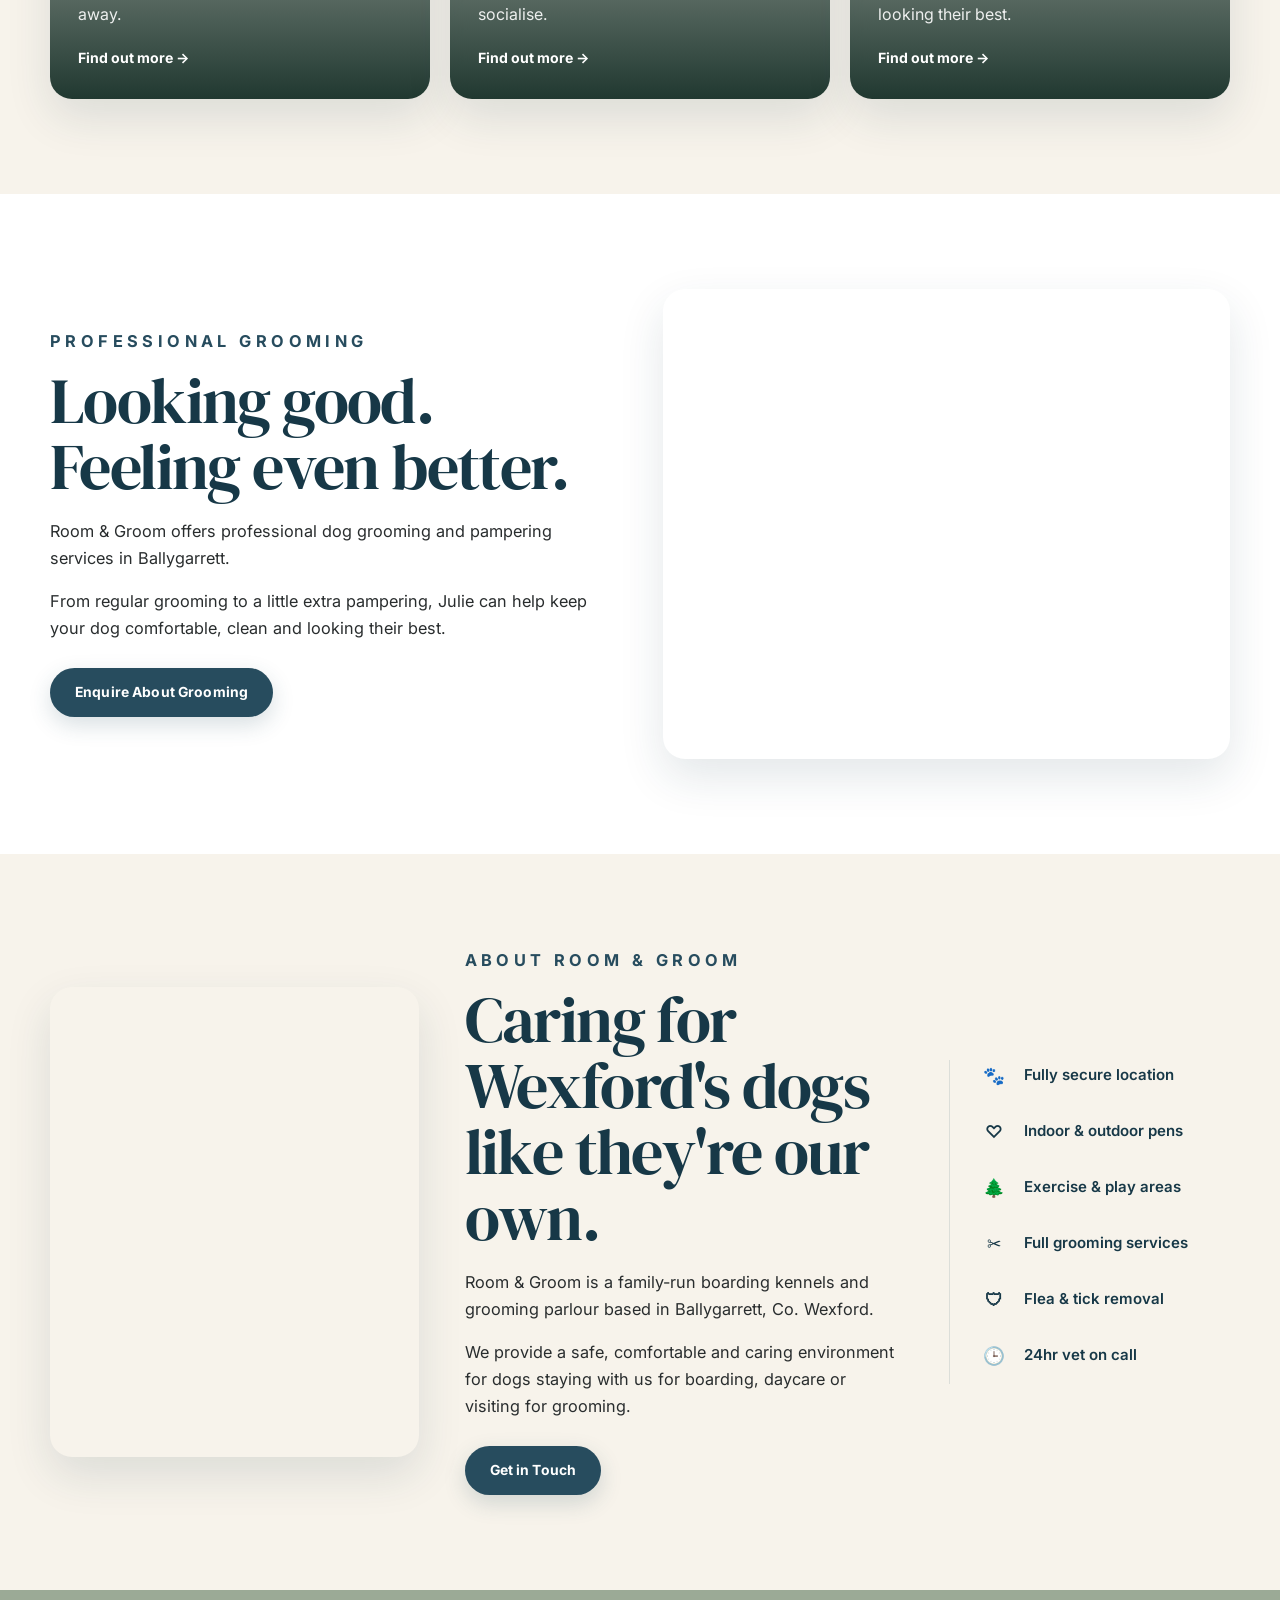
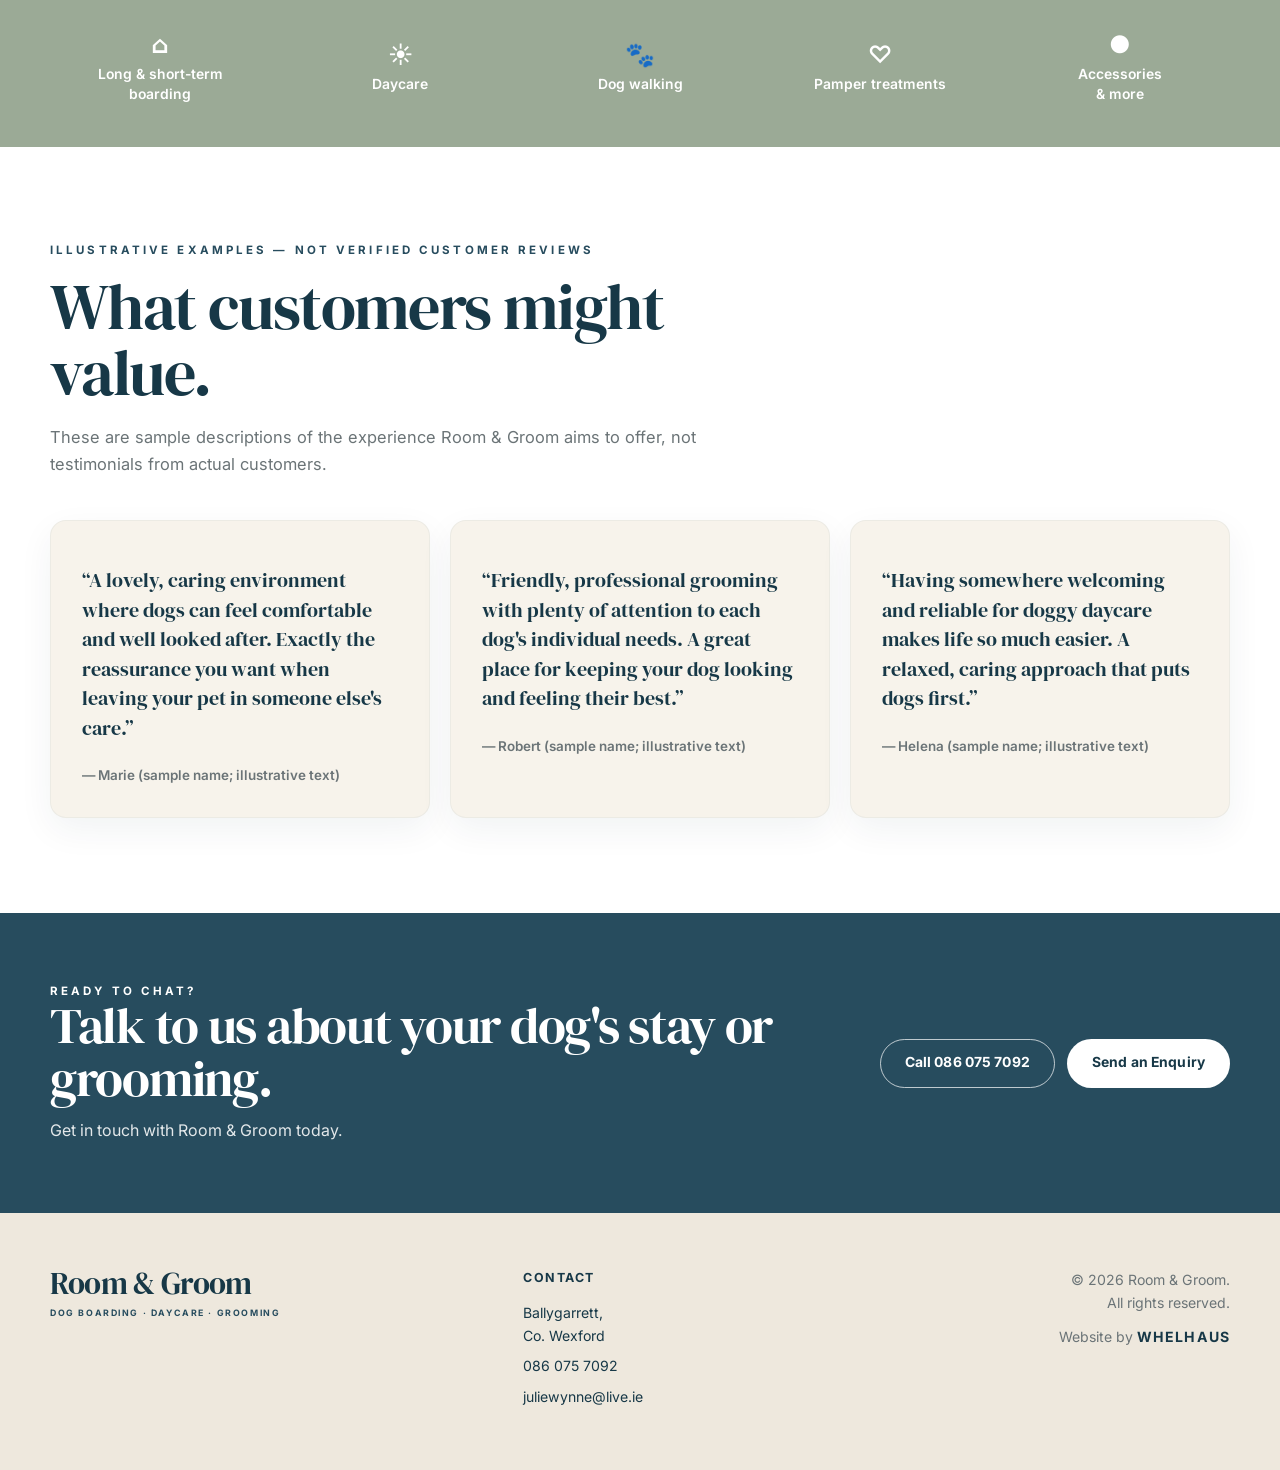
==== commit c7c60d40: "Restore clearly labelled illustrative testimonial examples" ====
--- a/index.html
+++ b/index.html
@@ -533,6 +533,36 @@
 
 
     <!-- =====================================================
+         SAMPLE TESTIMONIAL COPY — NOT CUSTOMER REVIEWS
+    ====================================================== -->
+
+    <section class="section testimonials" aria-labelledby="sample-testimonials-title">
+      <div class="container">
+        <div class="section-heading">
+          <p class="eyebrow dark">Illustrative examples — not verified customer reviews</p>
+          <h2 id="sample-testimonials-title">What customers might value.</h2>
+          <p>These are sample descriptions of the experience Room &amp; Groom aims to offer, not testimonials from actual customers.</p>
+        </div>
+
+        <div class="testimonial-grid">
+          <blockquote>
+            <p>“A lovely, caring environment where dogs can feel comfortable and well looked after. Exactly the reassurance you want when leaving your pet in someone else's care.”</p>
+            <footer>— Marie (sample name; illustrative text)</footer>
+          </blockquote>
+          <blockquote>
+            <p>“Friendly, professional grooming with plenty of attention to each dog's individual needs. A great place for keeping your dog looking and feeling their best.”</p>
+            <footer>— Robert (sample name; illustrative text)</footer>
+          </blockquote>
+          <blockquote>
+            <p>“Having somewhere welcoming and reliable for doggy daycare makes life so much easier. A relaxed, caring approach that puts dogs first.”</p>
+            <footer>— Helena (sample name; illustrative text)</footer>
+          </blockquote>
+        </div>
+      </div>
+    </section>
+
+
+    <!-- =====================================================
          CONTACT CTA
     ====================================================== -->
 
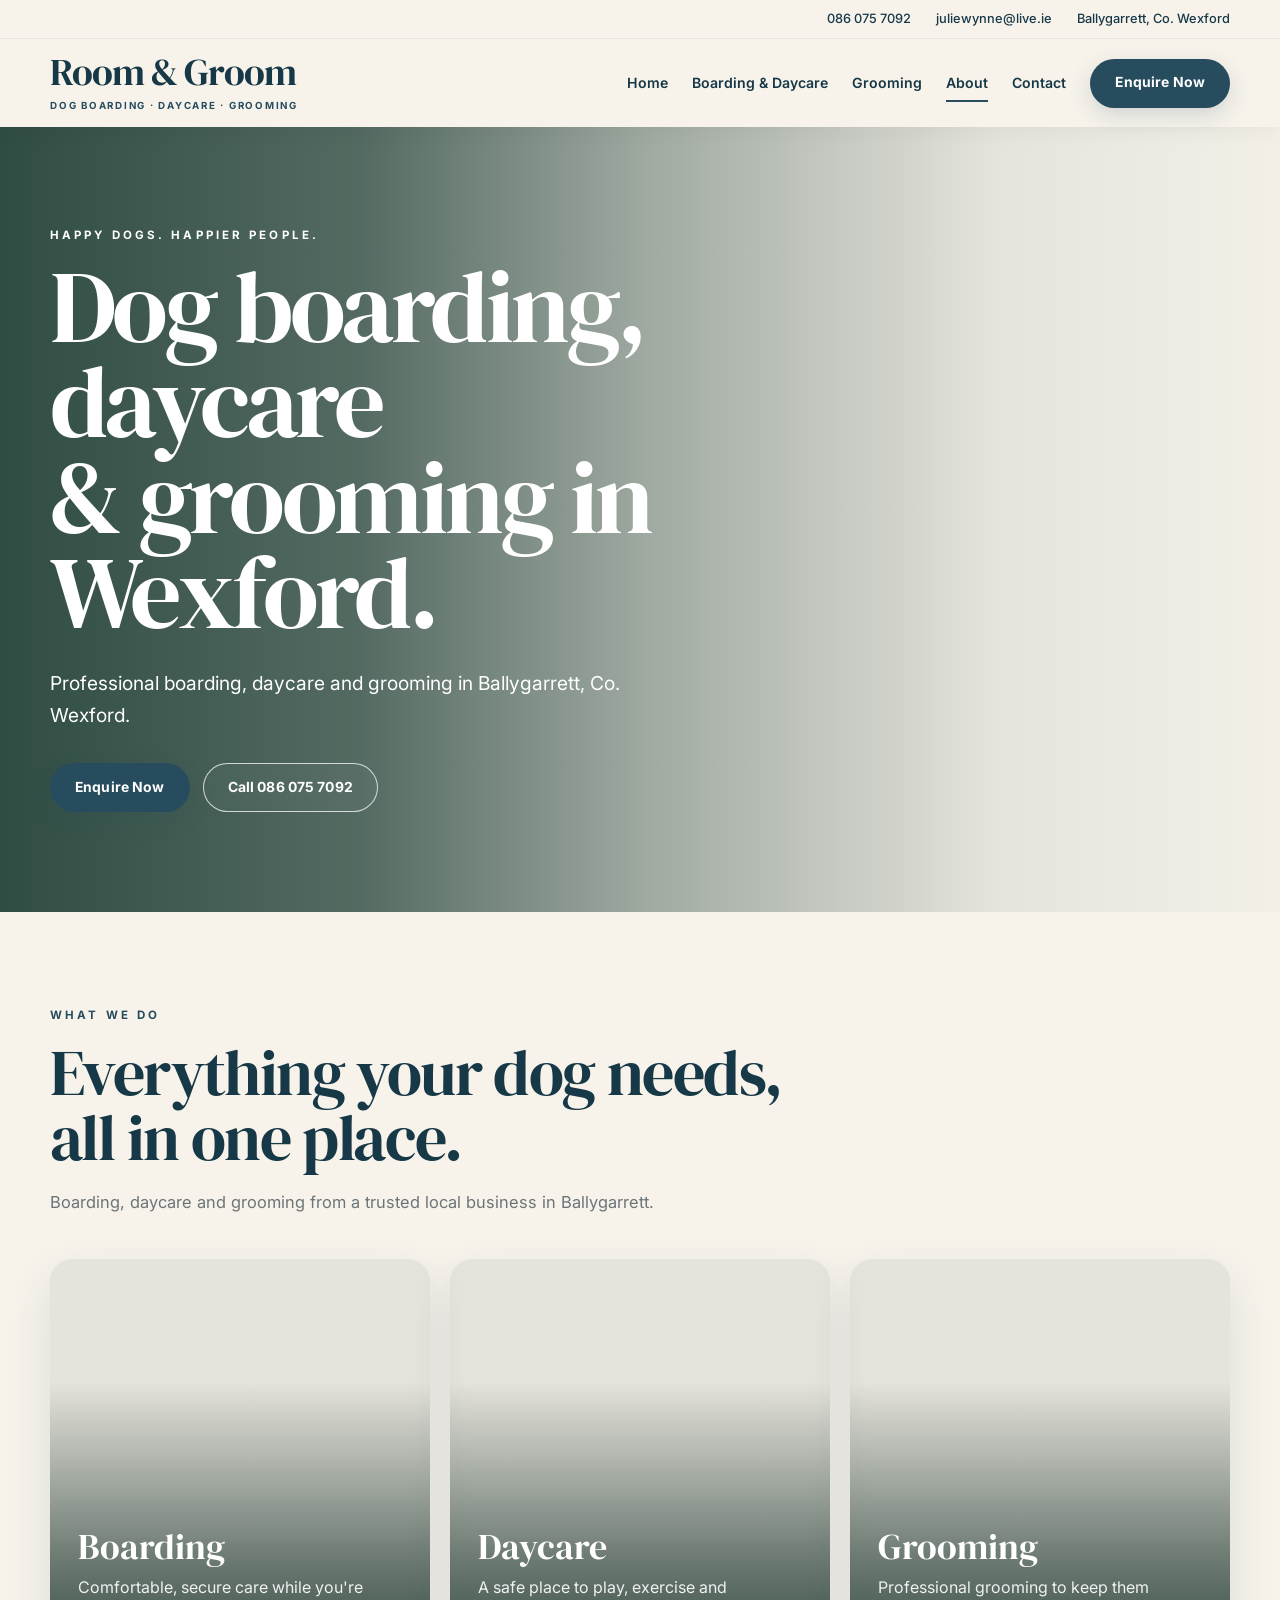
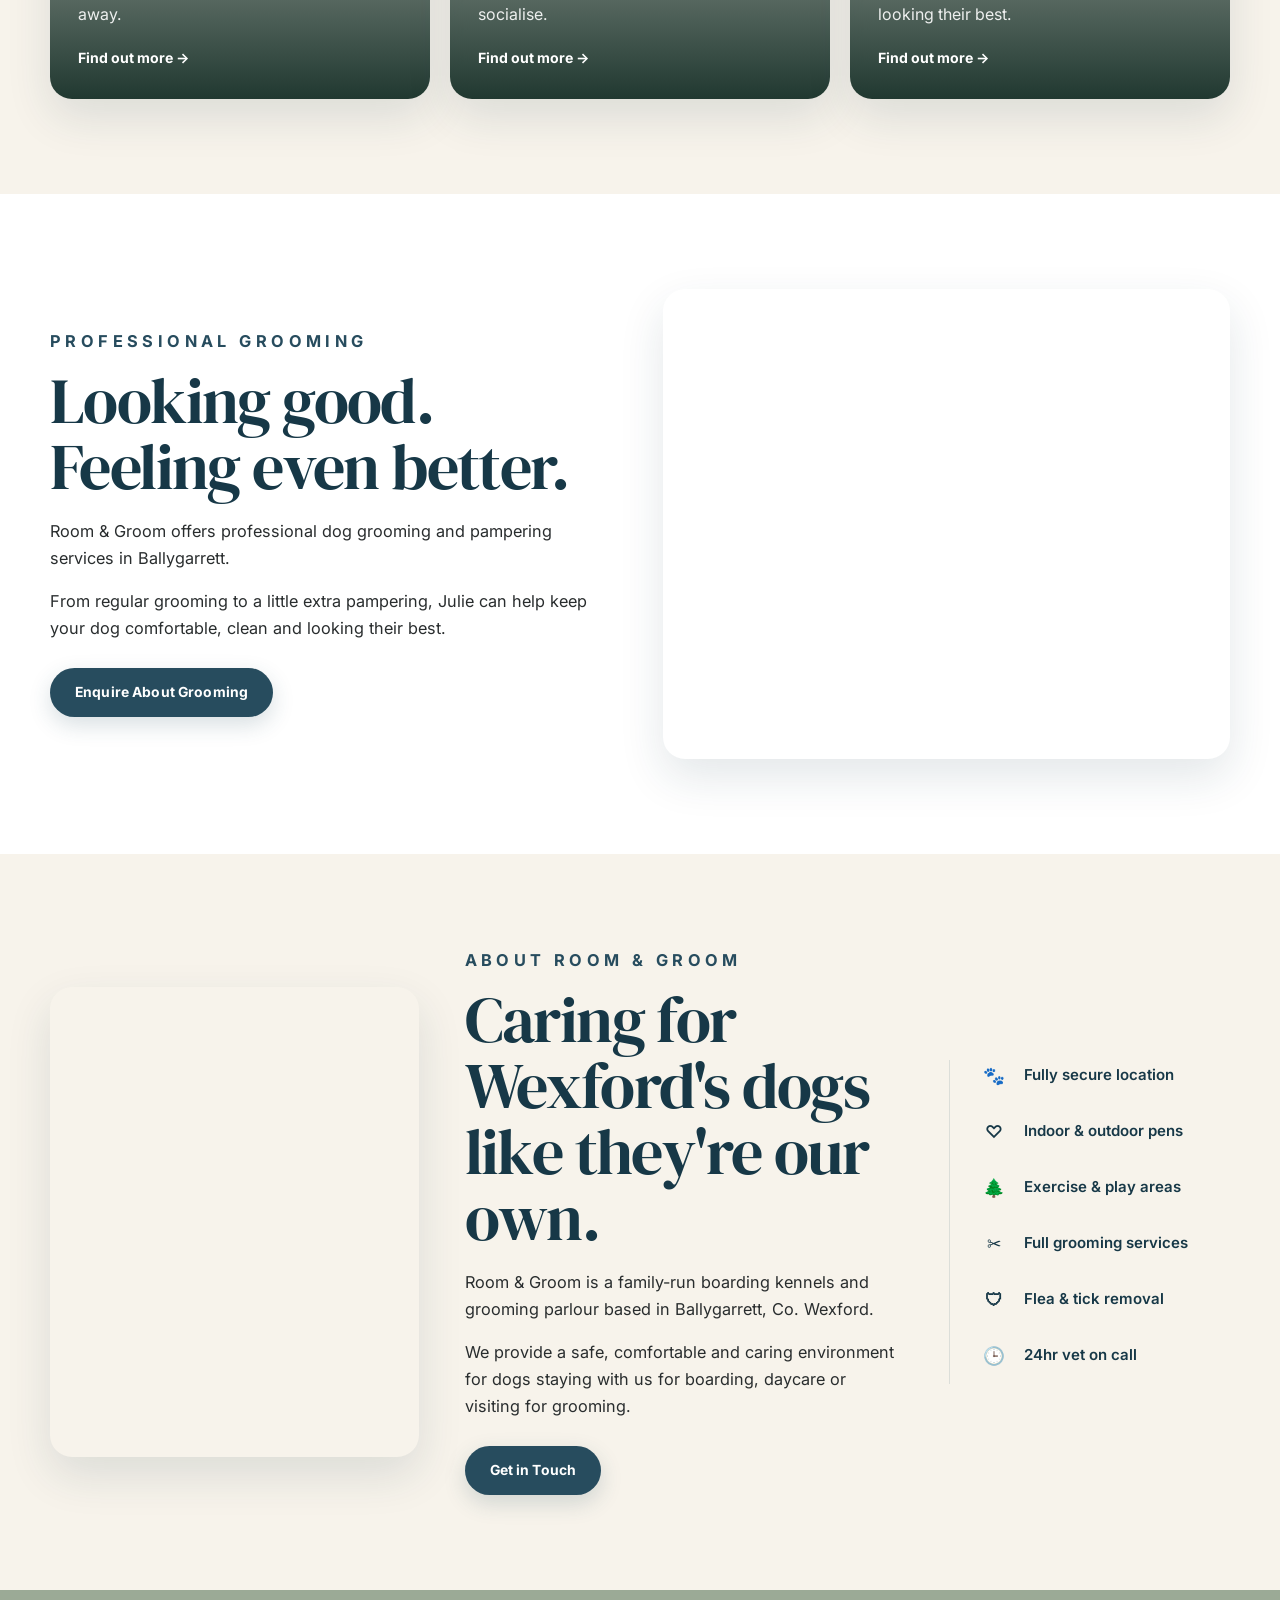
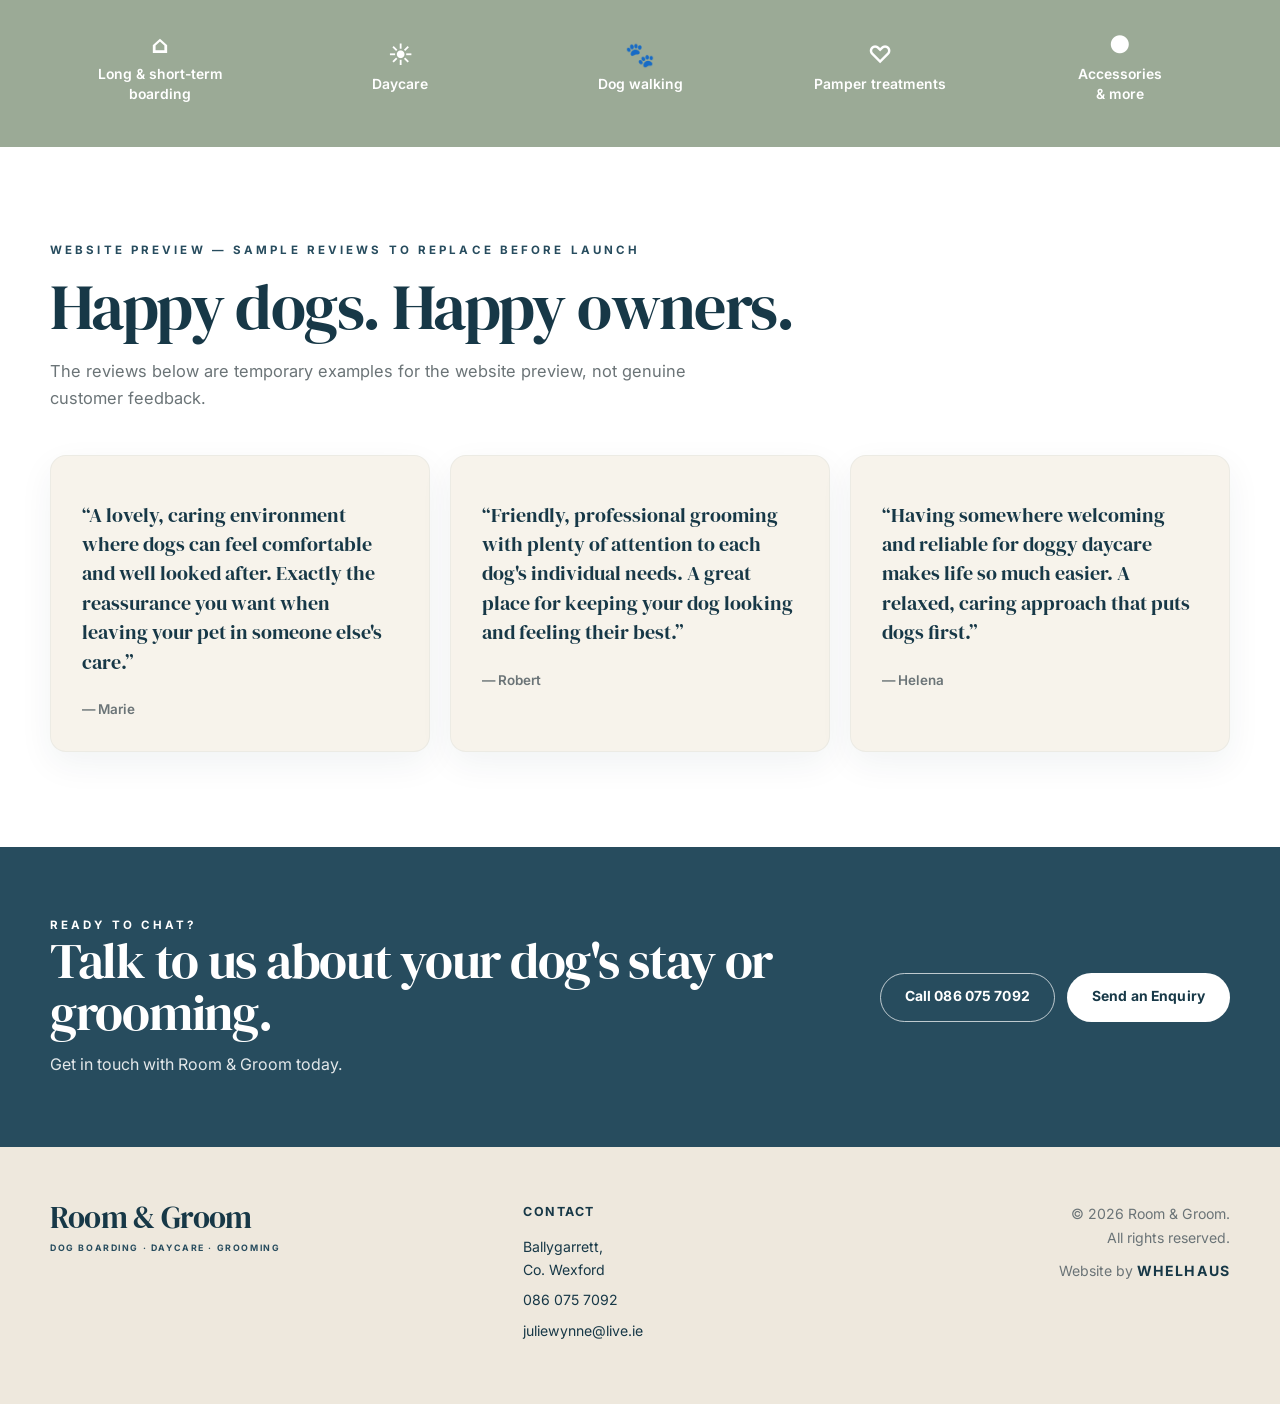
==== commit afb9a7c1: "Simplify preview testimonial labels while retaining clear draft disclosure" ====
--- a/index.html
+++ b/index.html
@@ -539,23 +539,23 @@
     <section class="section testimonials" aria-labelledby="sample-testimonials-title">
       <div class="container">
         <div class="section-heading">
-          <p class="eyebrow dark">Illustrative examples — not verified customer reviews</p>
-          <h2 id="sample-testimonials-title">What customers might value.</h2>
-          <p>These are sample descriptions of the experience Room &amp; Groom aims to offer, not testimonials from actual customers.</p>
+          <p class="eyebrow dark">Website preview — sample reviews to replace before launch</p>
+          <h2 id="sample-testimonials-title">Happy dogs. Happy owners.</h2>
+          <p>The reviews below are temporary examples for the website preview, not genuine customer feedback.</p>
         </div>
 
         <div class="testimonial-grid">
           <blockquote>
             <p>“A lovely, caring environment where dogs can feel comfortable and well looked after. Exactly the reassurance you want when leaving your pet in someone else's care.”</p>
-            <footer>— Marie (sample name; illustrative text)</footer>
+            <footer>— Marie</footer>
           </blockquote>
           <blockquote>
             <p>“Friendly, professional grooming with plenty of attention to each dog's individual needs. A great place for keeping your dog looking and feeling their best.”</p>
-            <footer>— Robert (sample name; illustrative text)</footer>
+            <footer>— Robert</footer>
           </blockquote>
           <blockquote>
             <p>“Having somewhere welcoming and reliable for doggy daycare makes life so much easier. A relaxed, caring approach that puts dogs first.”</p>
-            <footer>— Helena (sample name; illustrative text)</footer>
+            <footer>— Helena</footer>
           </blockquote>
         </div>
       </div>
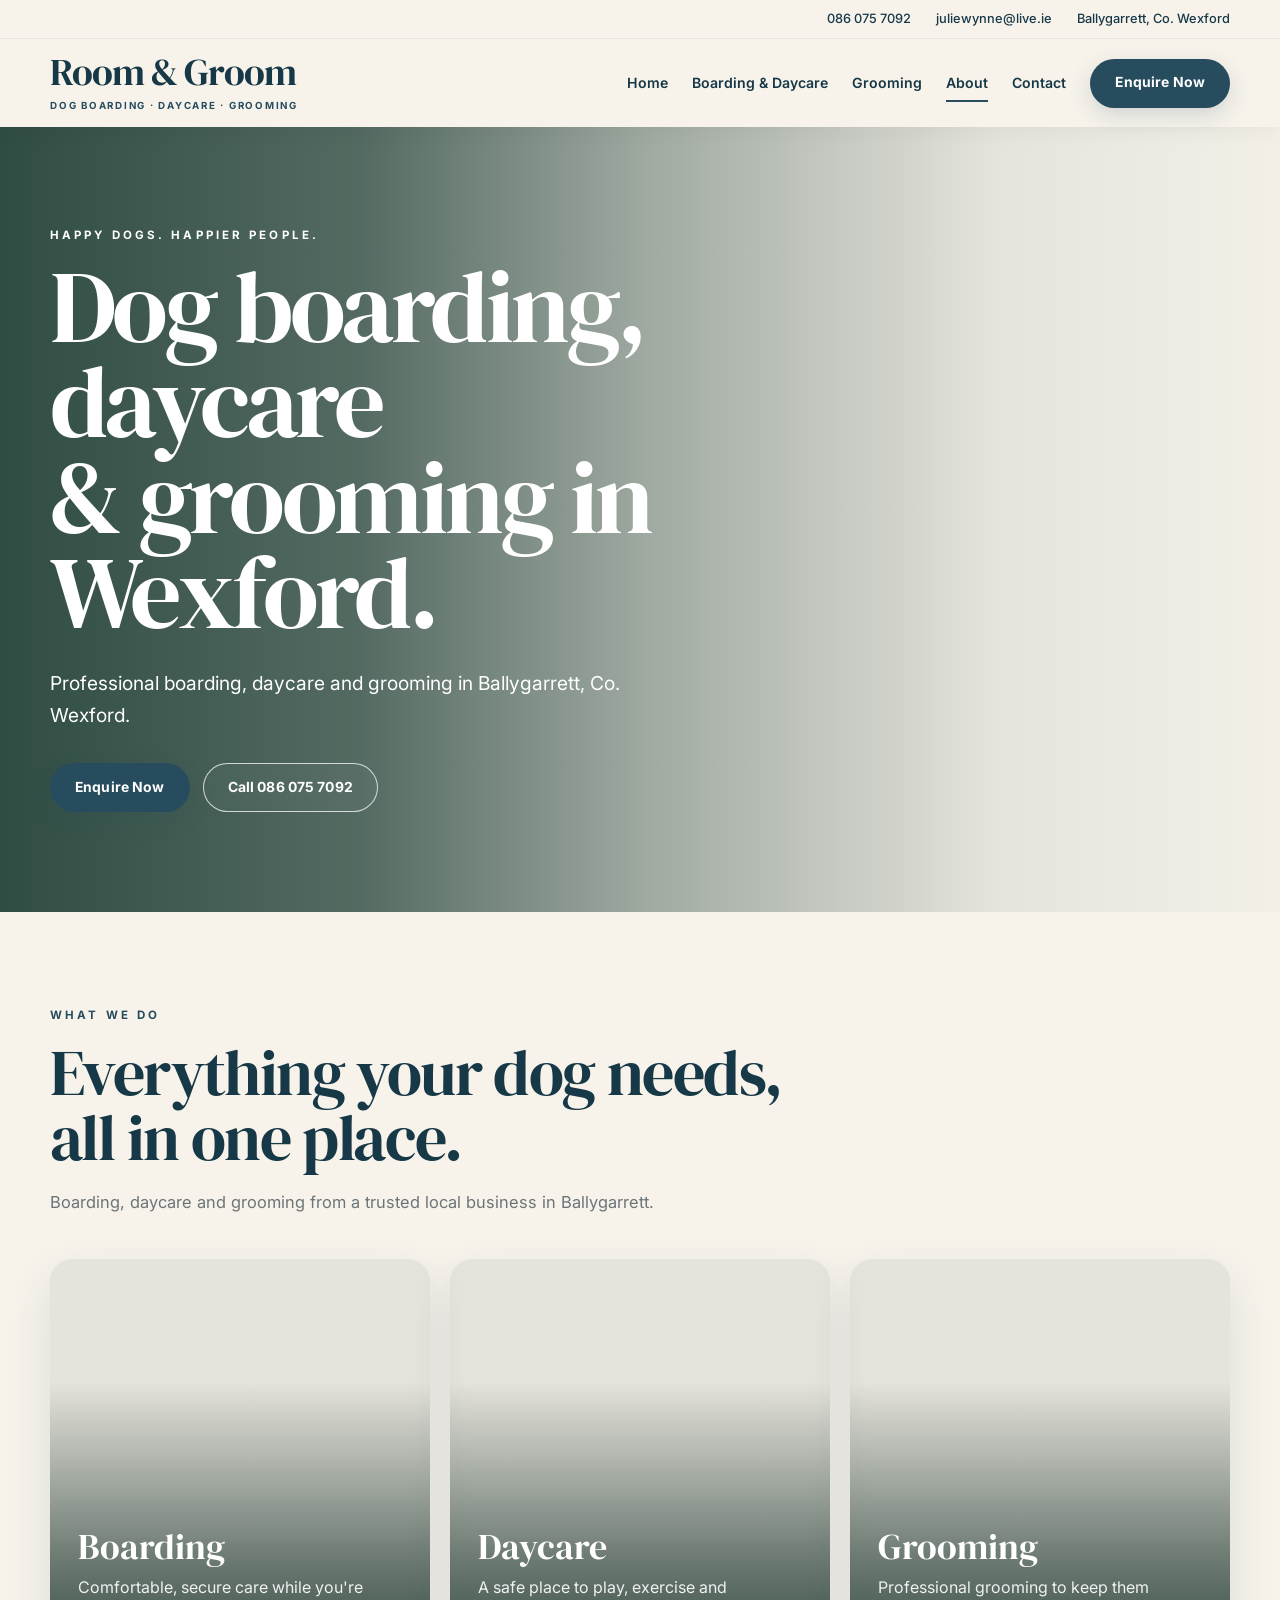
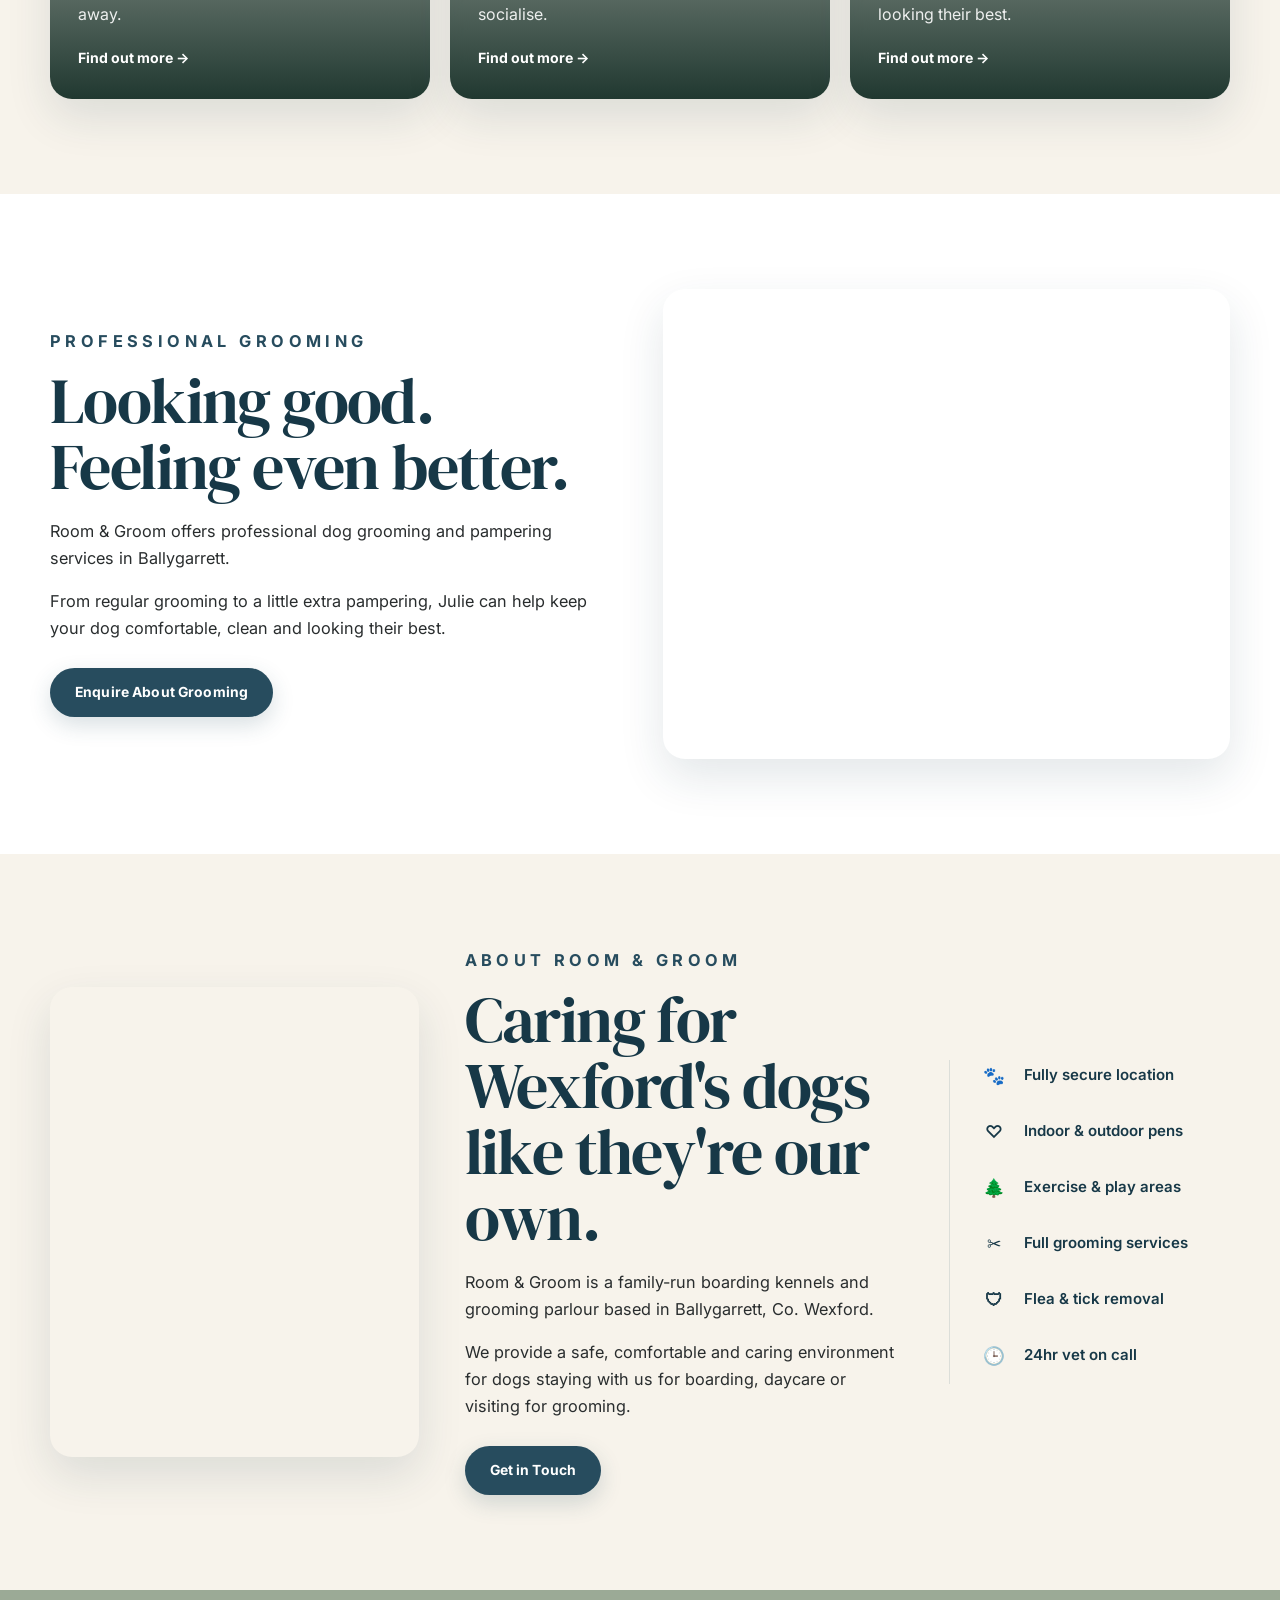
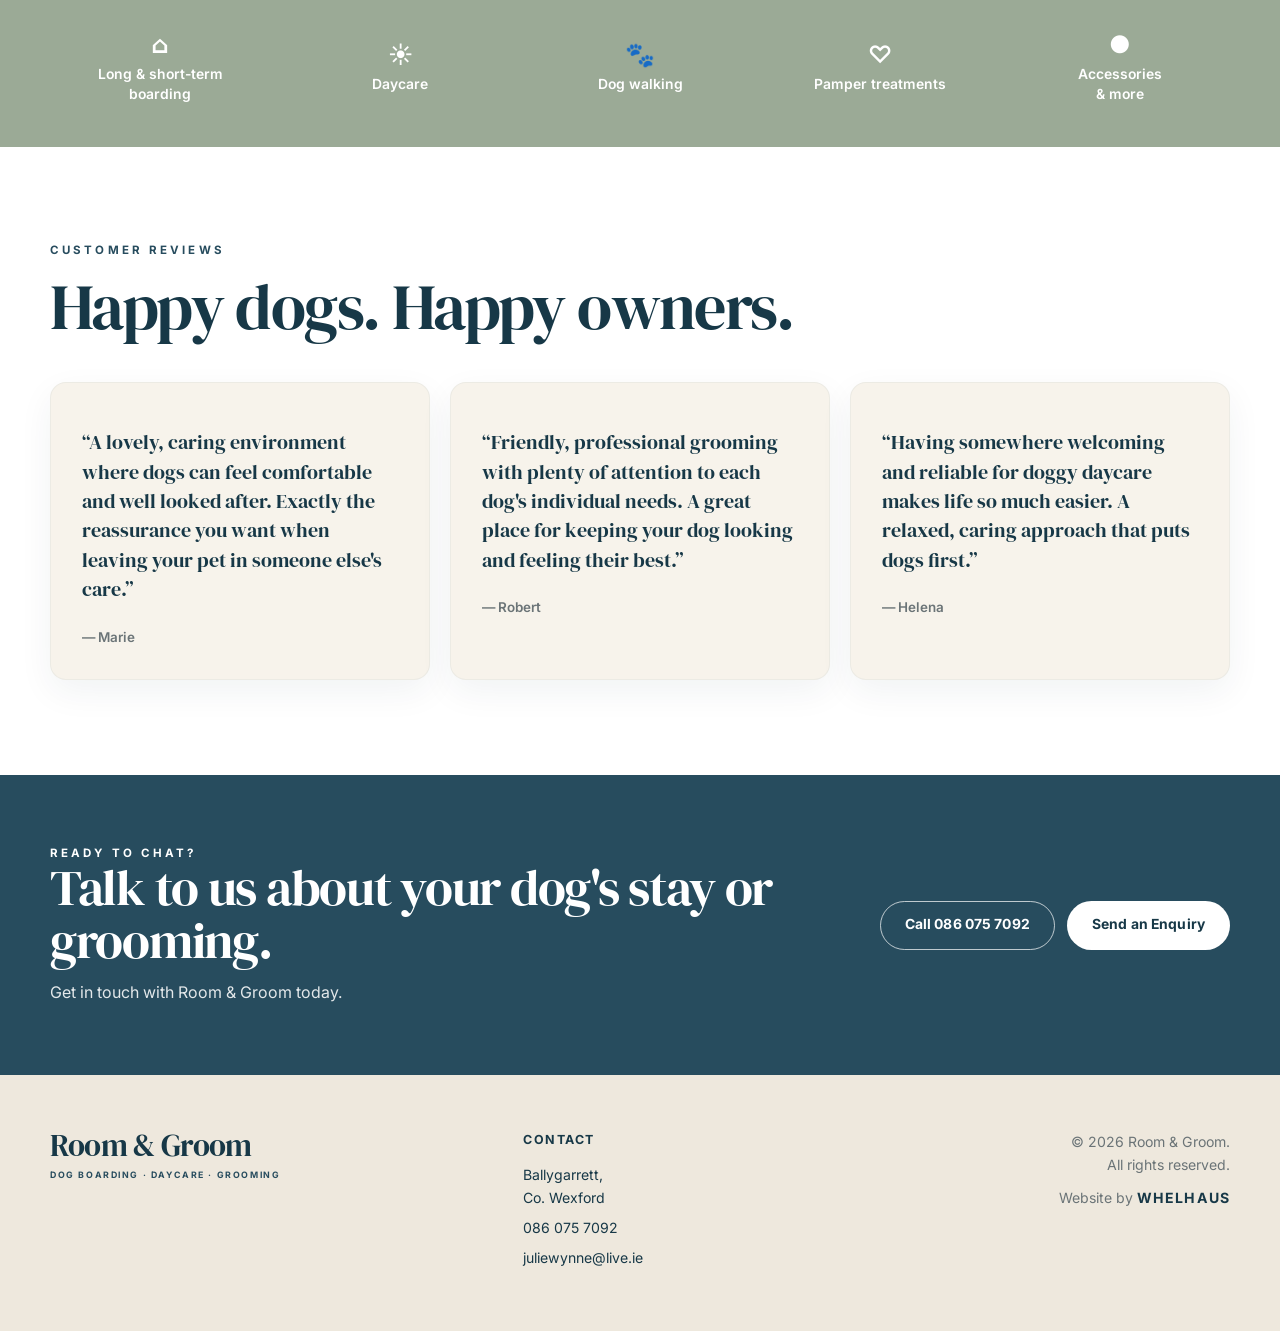
==== commit bc39f5f7: "Update customer reviews section after owner confirmation" ====
--- a/index.html
+++ b/index.html
@@ -536,12 +536,11 @@
          SAMPLE TESTIMONIAL COPY — NOT CUSTOMER REVIEWS
     ====================================================== -->
 
-    <section class="section testimonials" aria-labelledby="sample-testimonials-title">
+    <section class="section testimonials" aria-labelledby="testimonials-title">
       <div class="container">
         <div class="section-heading">
-          <p class="eyebrow dark">Website preview — sample reviews to replace before launch</p>
-          <h2 id="sample-testimonials-title">Happy dogs. Happy owners.</h2>
-          <p>The reviews below are temporary examples for the website preview, not genuine customer feedback.</p>
+          <p class="eyebrow dark">Customer reviews</p>
+          <h2 id="testimonials-title">Happy dogs. Happy owners.</h2>
         </div>
 
         <div class="testimonial-grid">
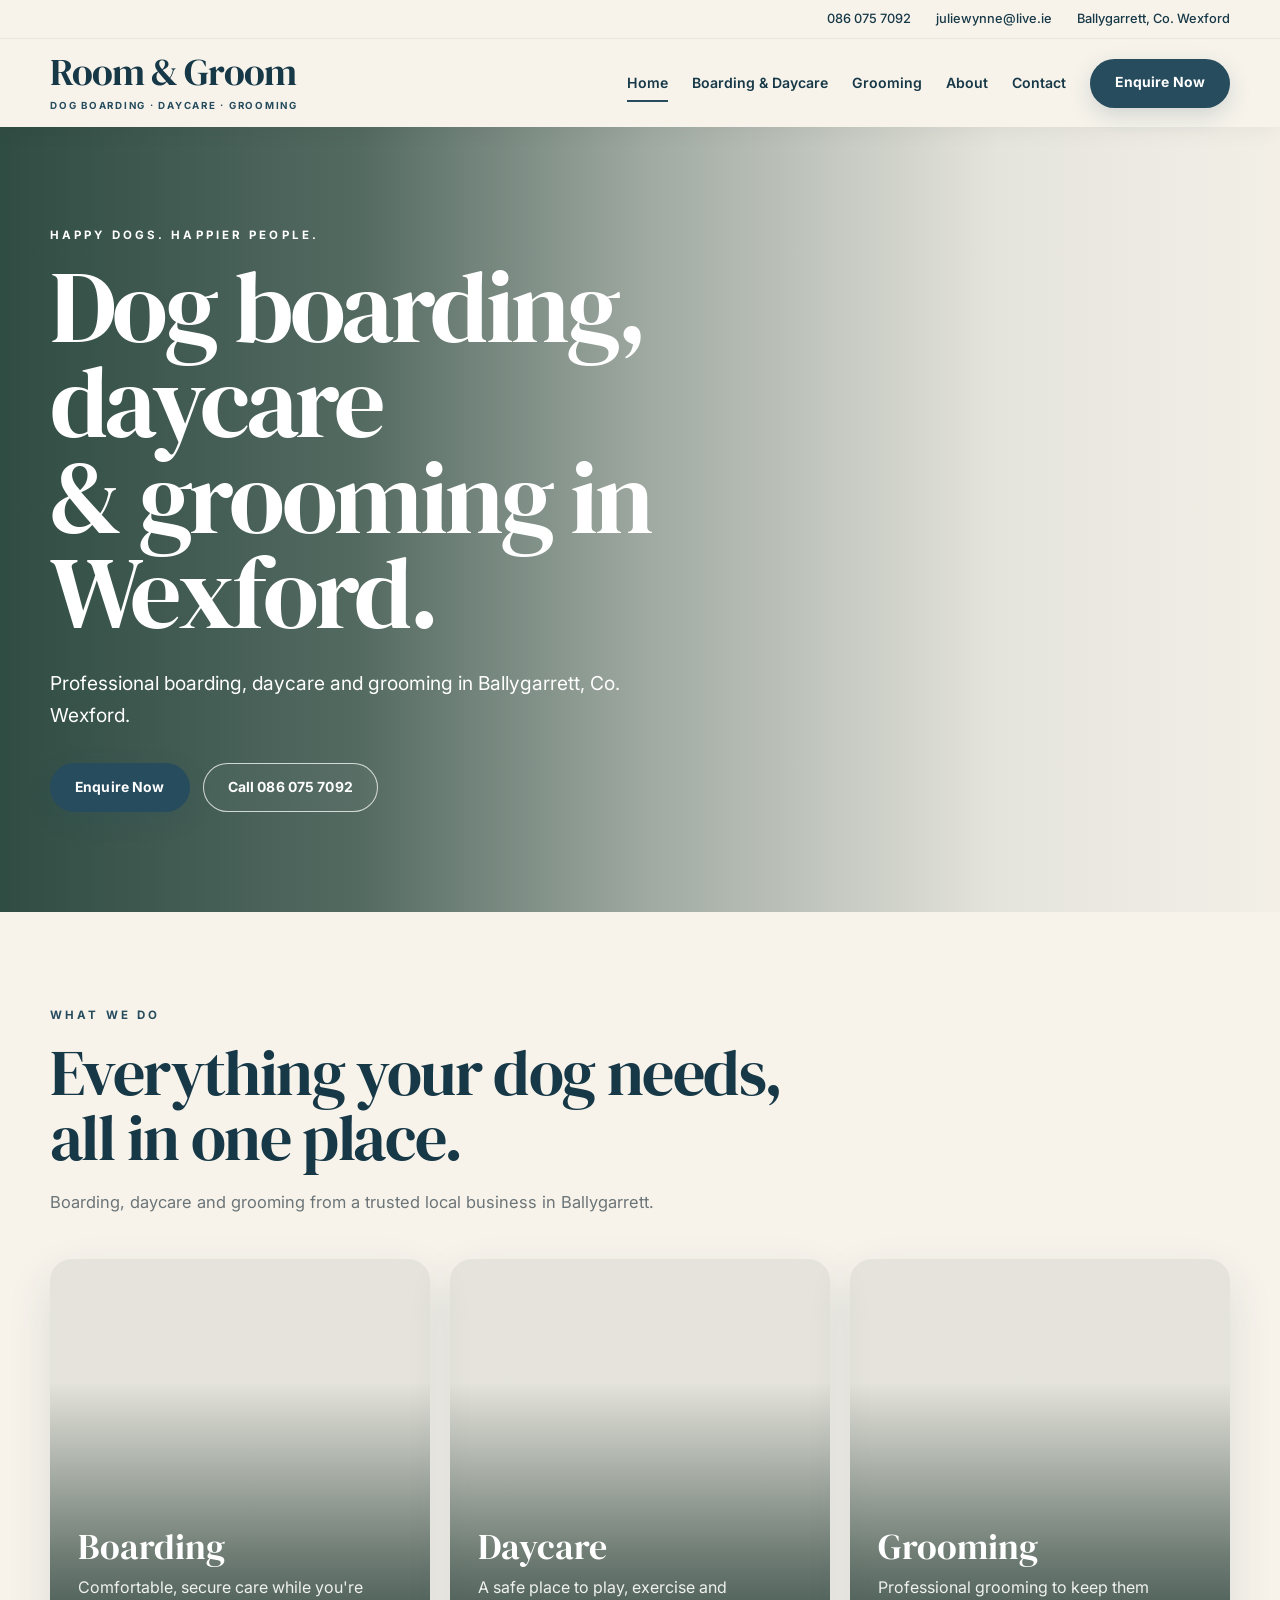
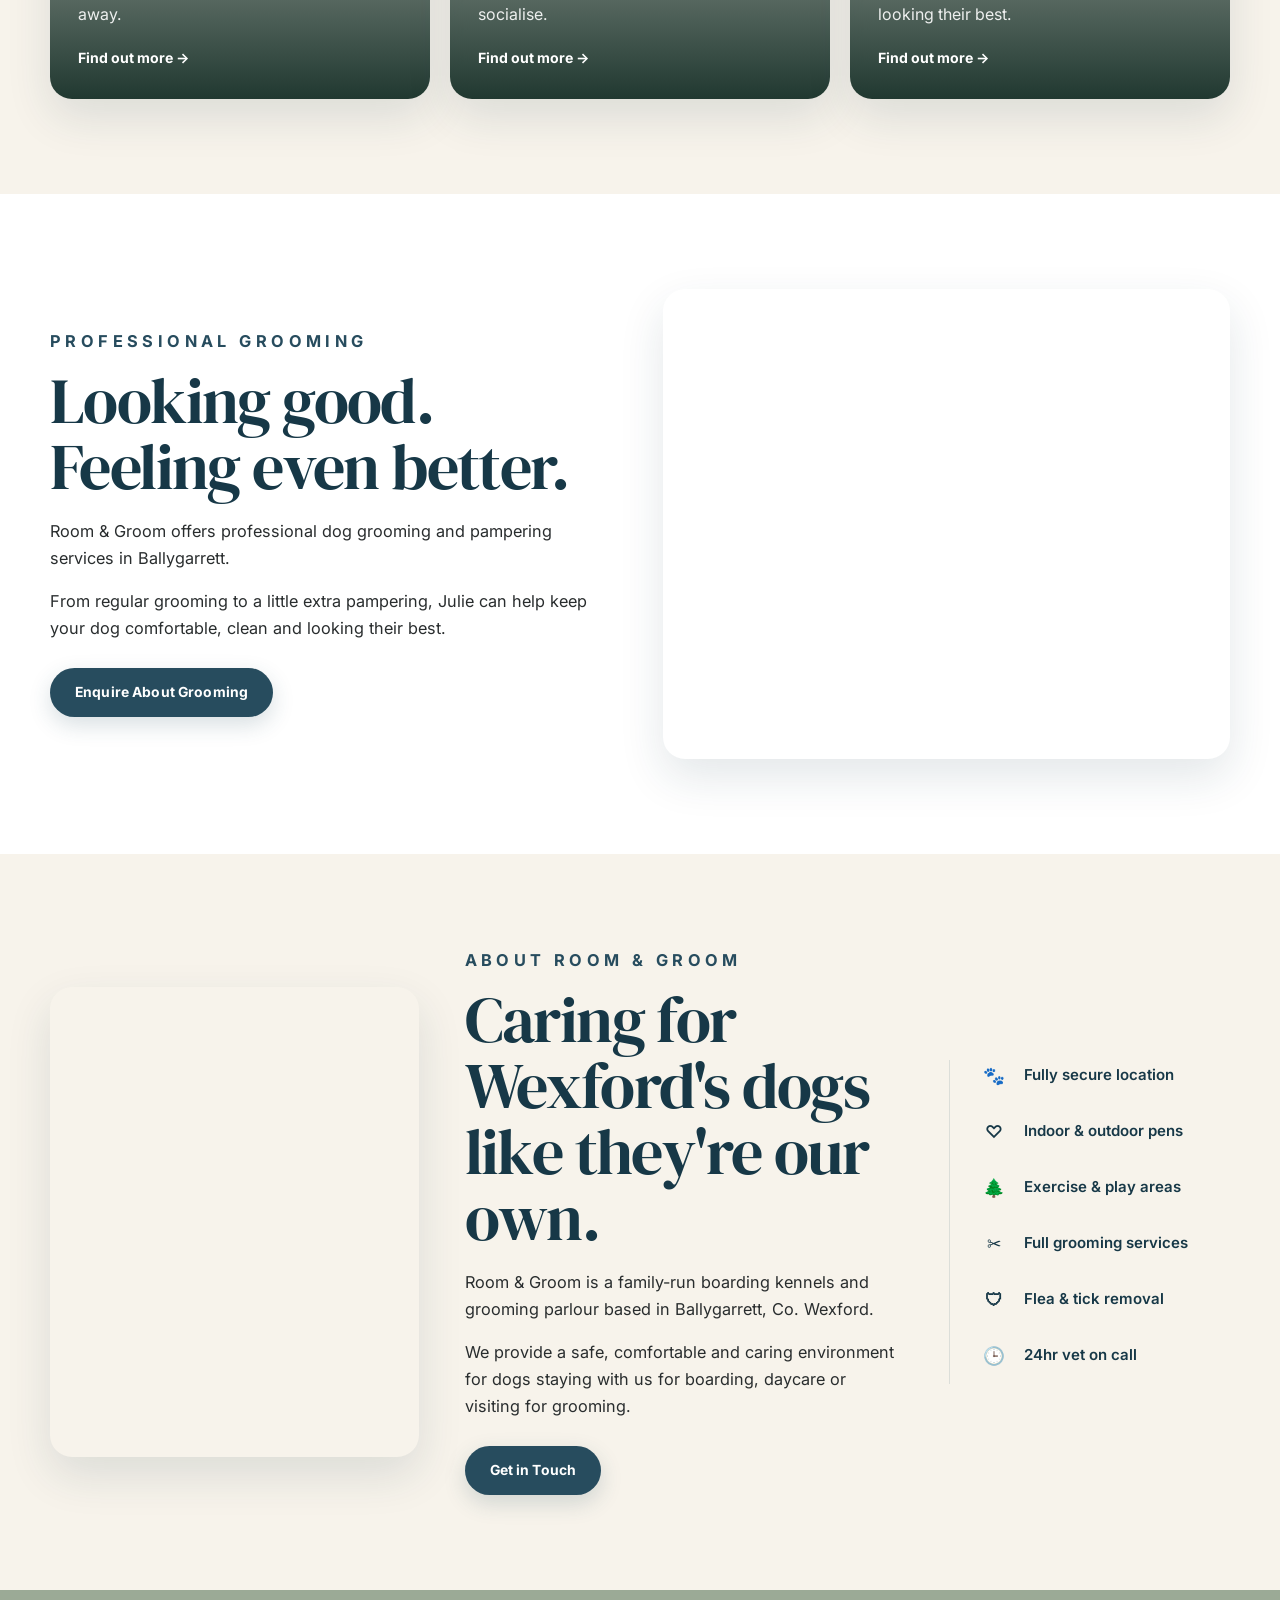
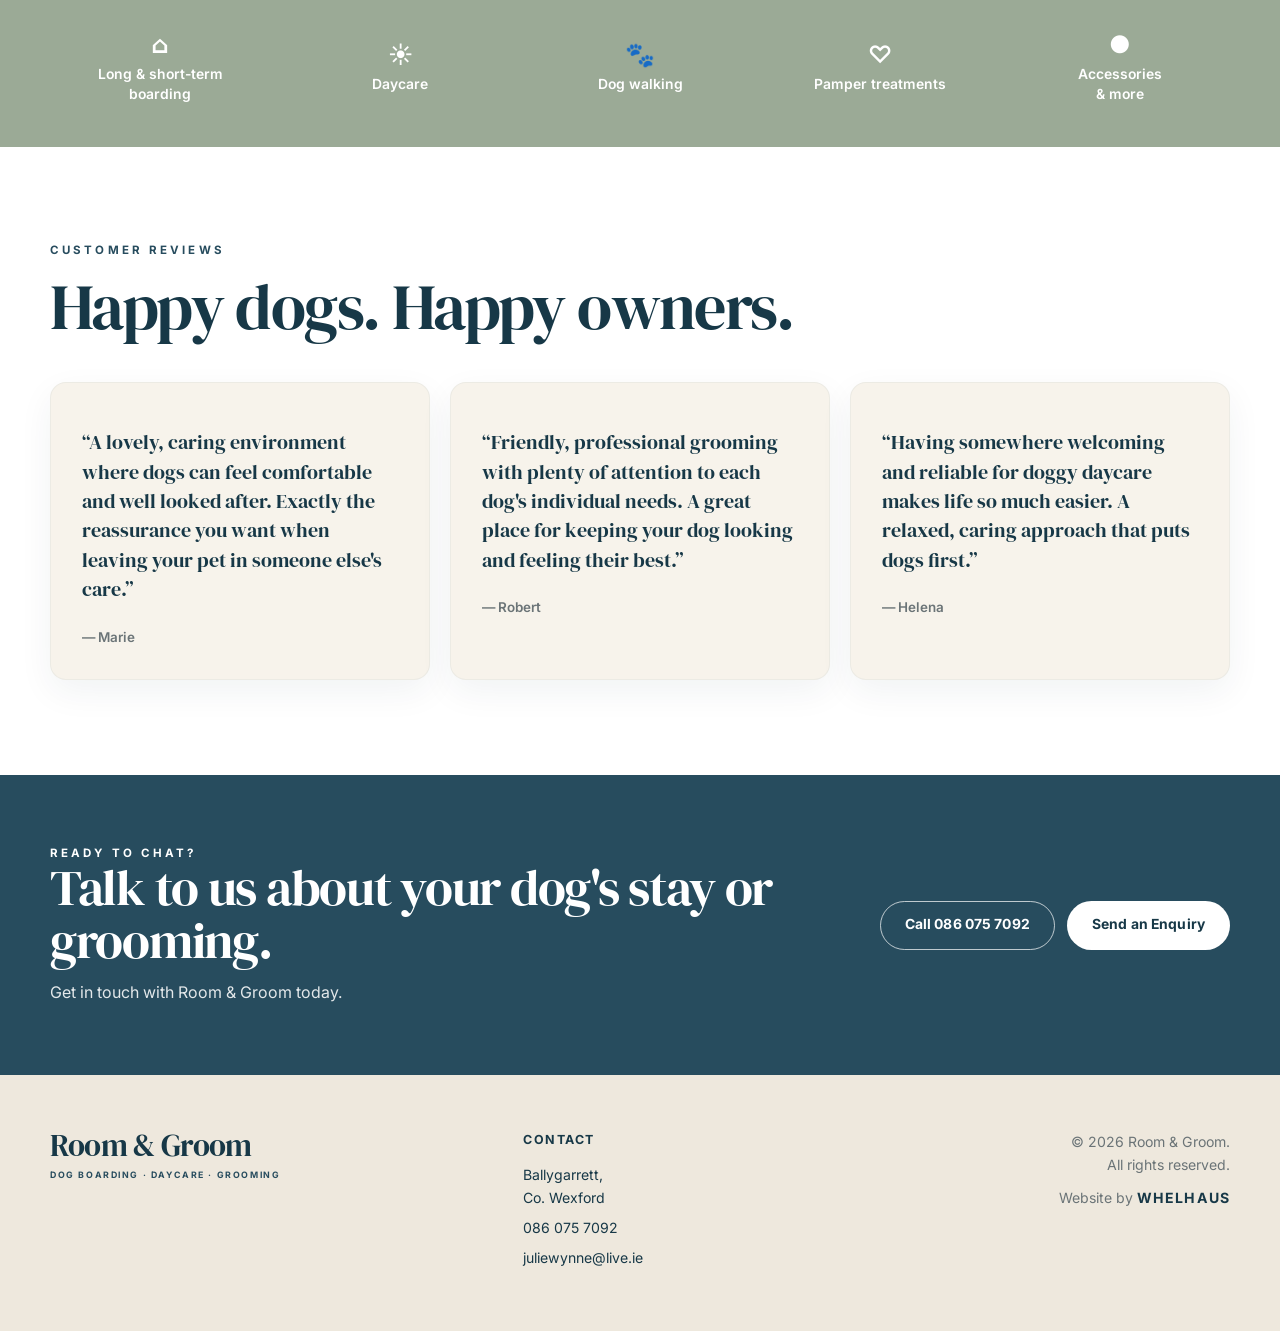
==== commit d684df27: "Fix active navigation indicator on homepage" ====
--- a/index.html
+++ b/index.html
@@ -24,14 +24,14 @@
 
   <!-- Main stylesheet -->
   <link rel="stylesheet" href="css/style.css">
-  <link rel="canonical" href="https://alanwhelan1978.github.io/RoomandGroom/">
+  <link rel="canonical" href="https://www.roomandgroom.com/">
   <script type="application/ld+json">
   {
   "@context": "https://schema.org",
   "@type": "LocalBusiness",
   "name": "Room & Groom",
   "description": "Dog boarding, dog daycare and professional dog grooming in Ballygarrett, County Wexford.",
-  "url": "https://alanwhelan1978.github.io/RoomandGroom/",
+  "url": "https://www.roomandgroom.com/",
   "telephone": "+353860757092",
   "email": "juliewynne@live.ie",
   "address": {
@@ -125,7 +125,7 @@
   aria-label="Main navigation"
 >
 
-  <a href="index.html">
+  <a href="index.html" class="active">
     Home
   </a>
 
@@ -137,7 +137,7 @@
     Grooming
   </a>
 
-  <a href="about.html" class="active">
+  <a href="about.html">
     About
   </a>
 
